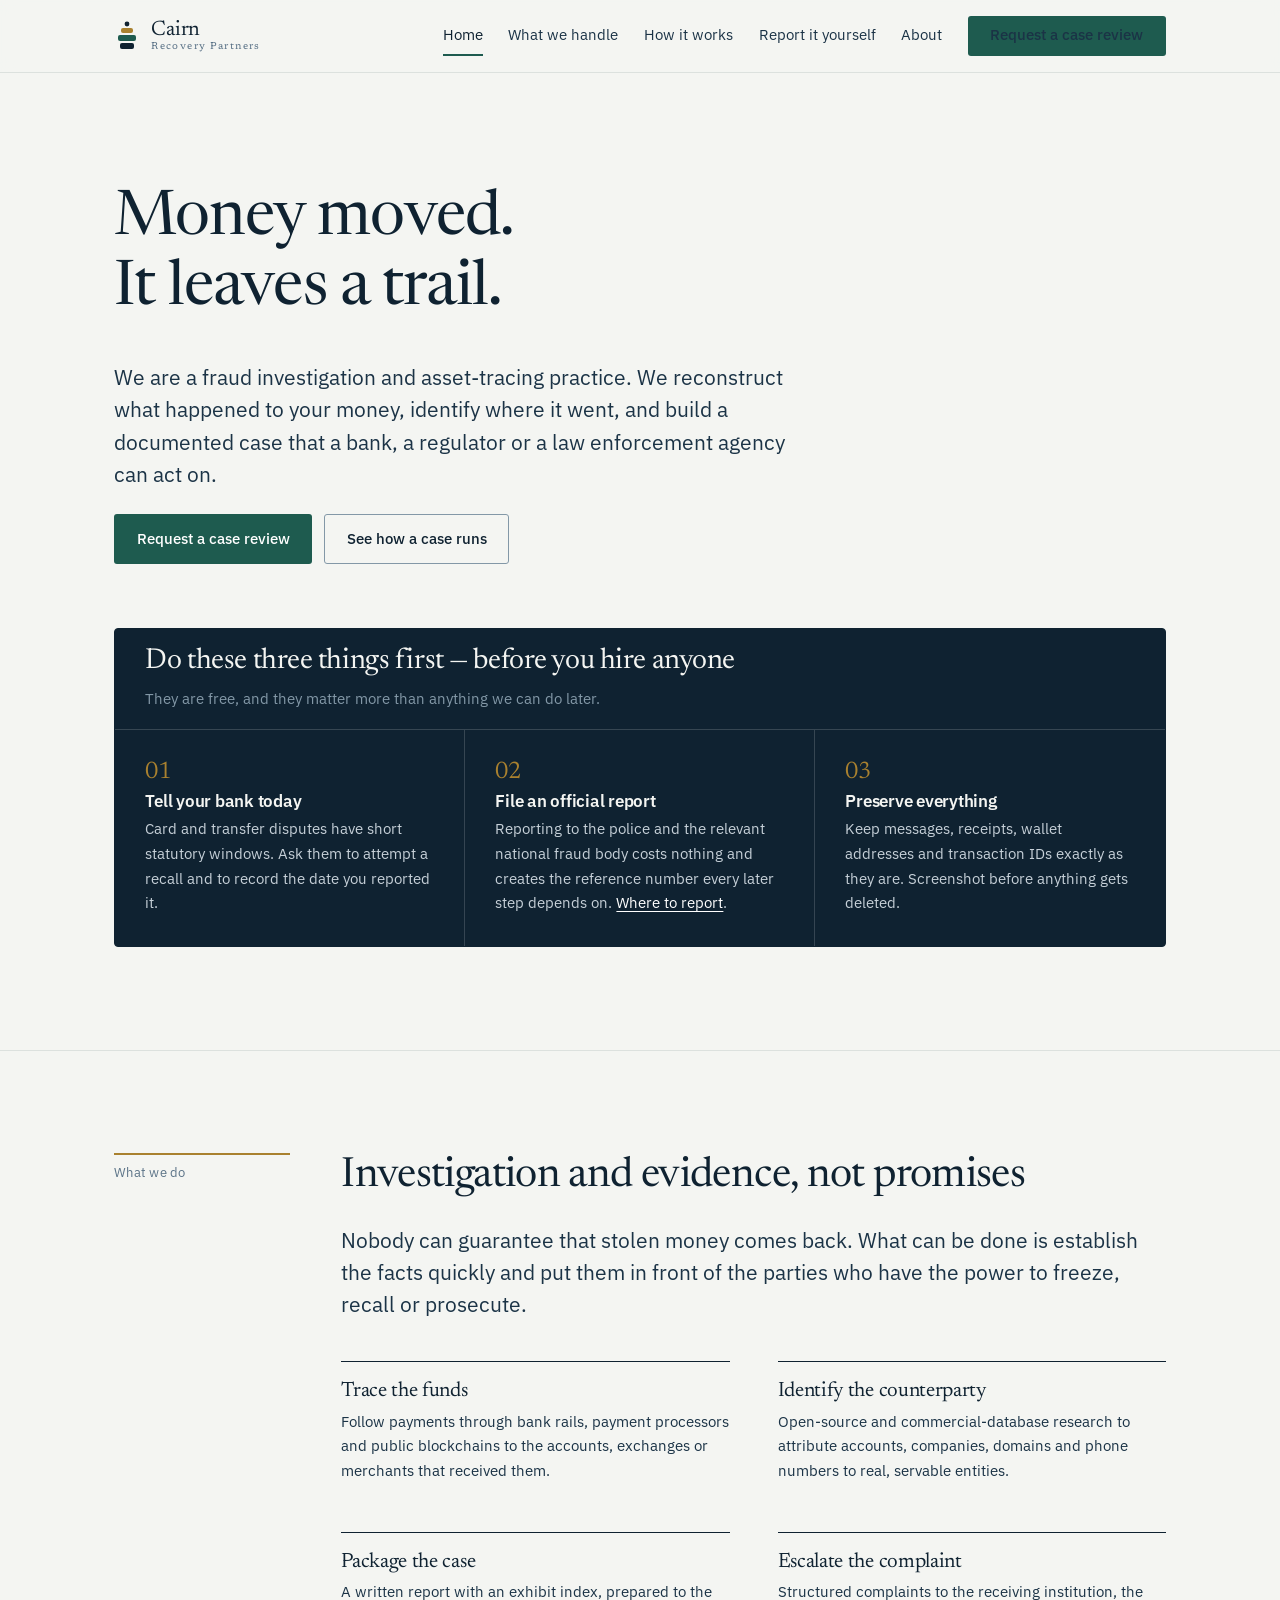
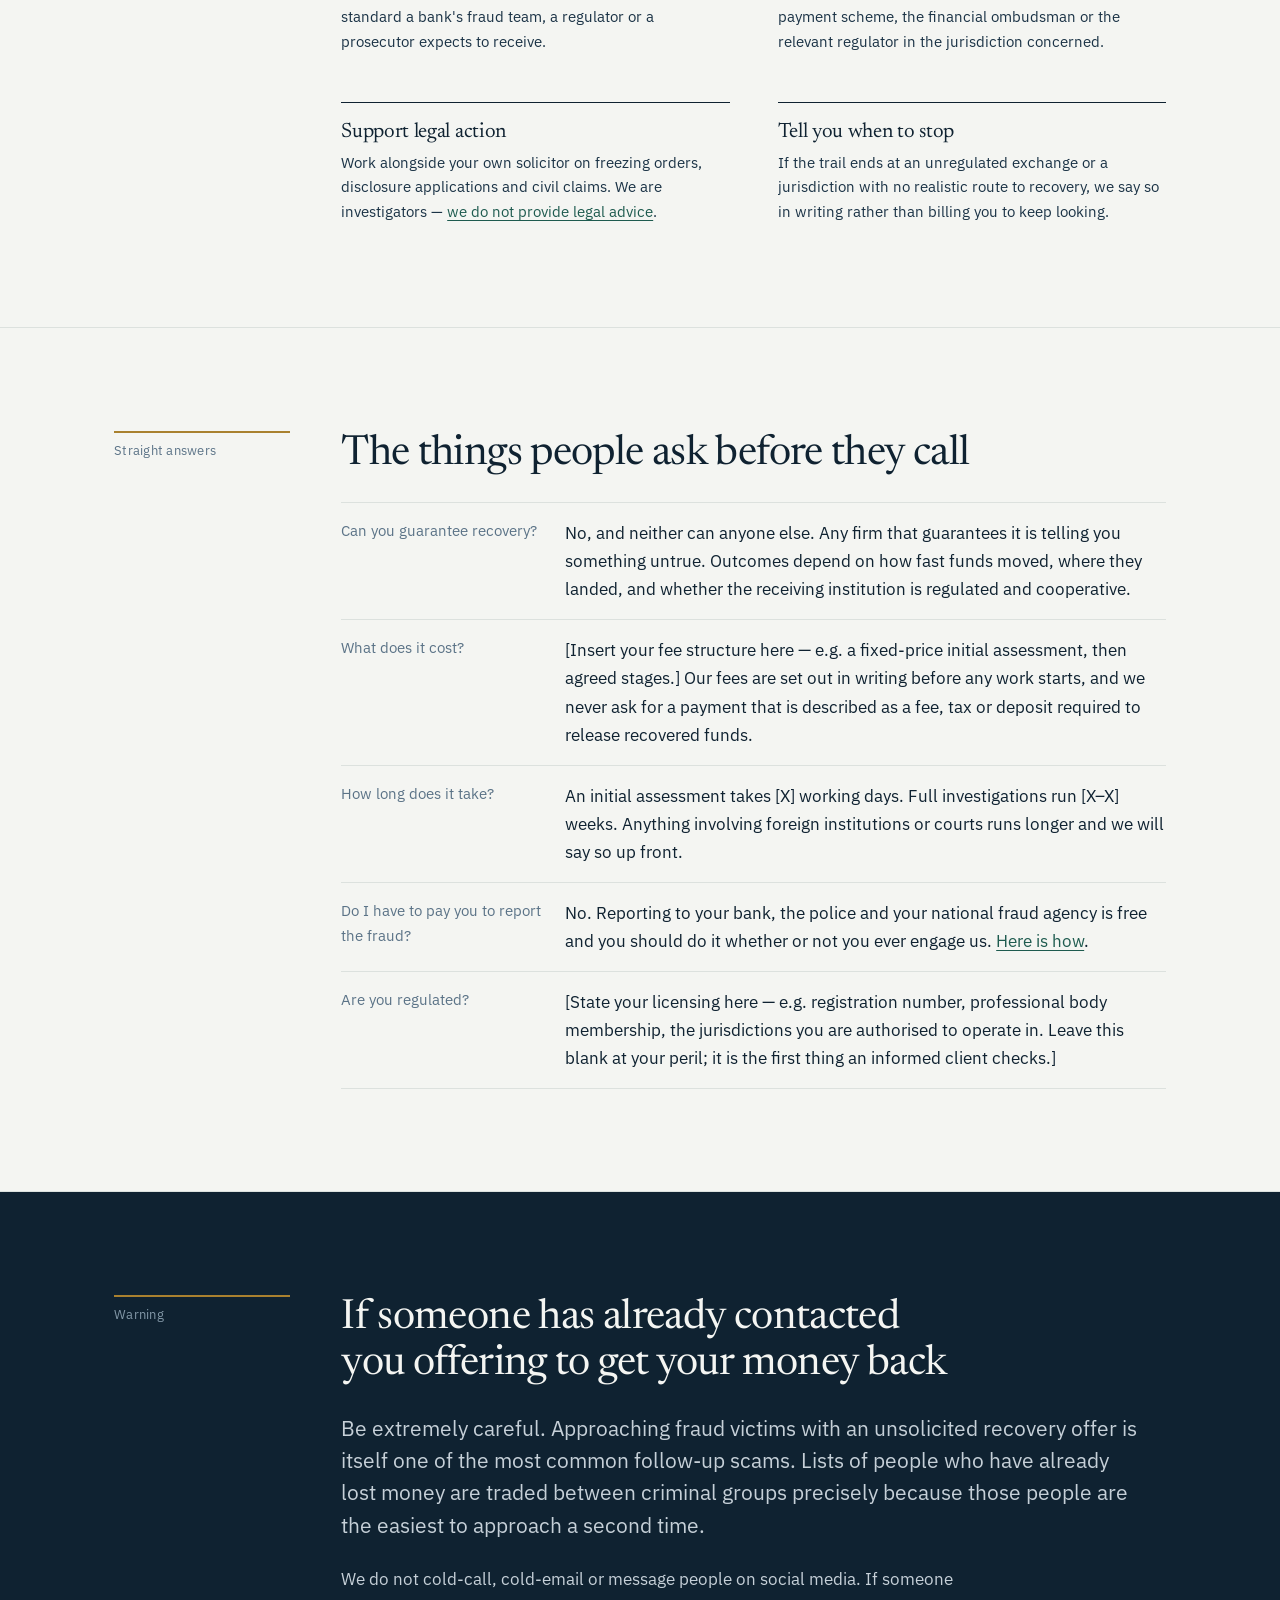
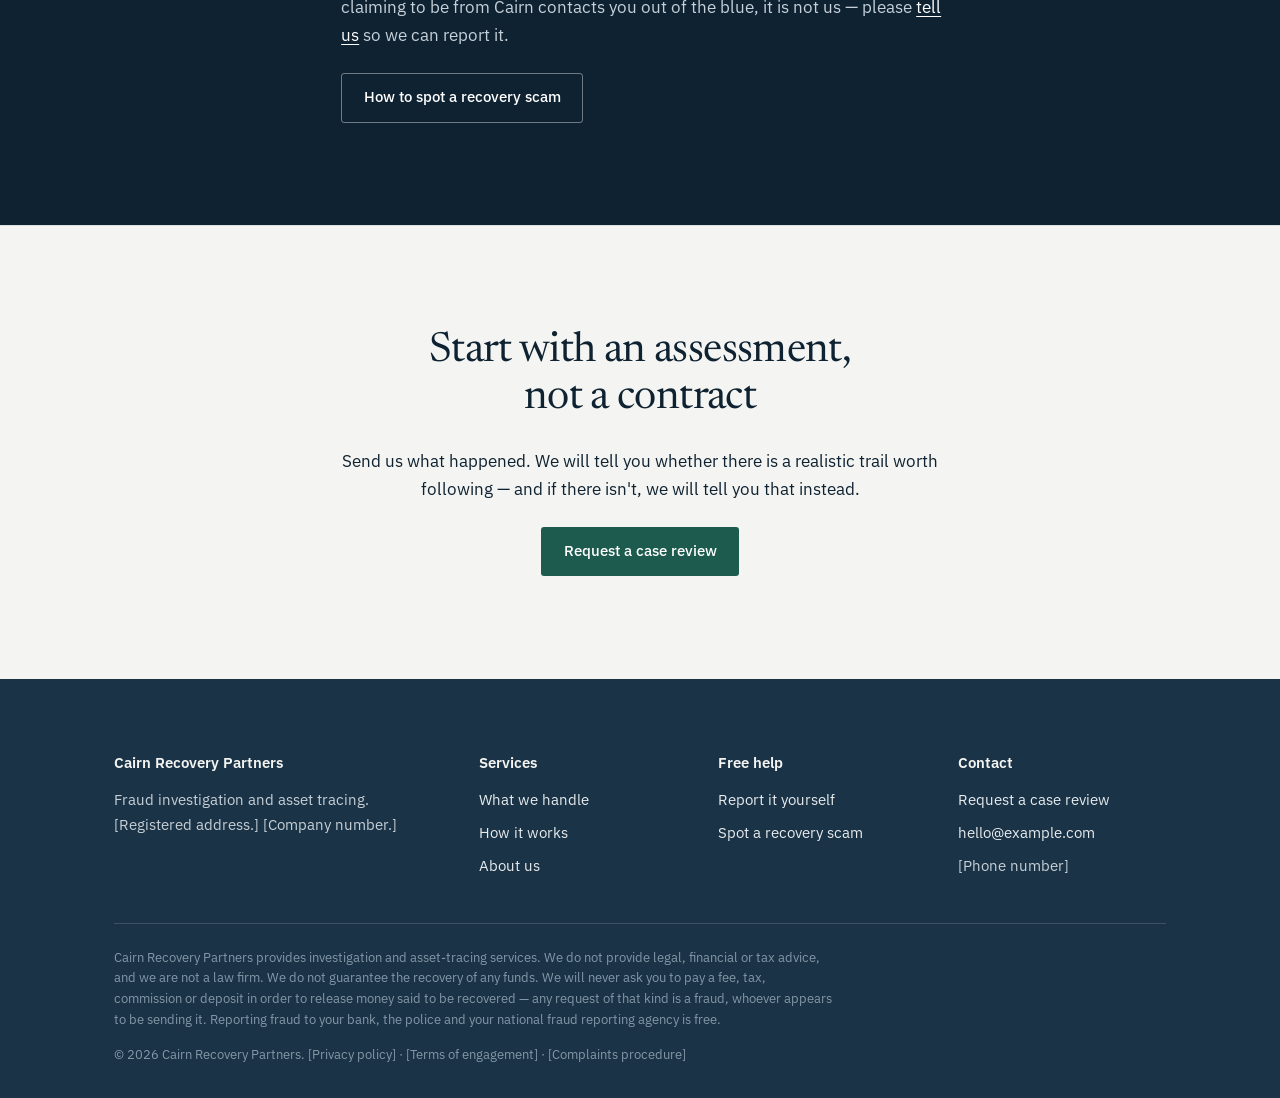
==== index.html @ 401c97ce "gg" ====
<!DOCTYPE html>
<html lang="en">
<head>
<meta charset="utf-8">
<meta name="viewport" content="width=device-width, initial-scale=1">
<title>Cairn Recovery Partners — Fraud investigation and asset tracing</title>
<meta name="description" content="Cairn Recovery Partners investigates fraud losses, traces where money went, and builds the evidence banks, regulators and law enforcement need to act.">
<link rel="preconnect" href="https://fonts.googleapis.com">
<link rel="preconnect" href="https://fonts.gstatic.com" crossorigin>
<link href="https://fonts.googleapis.com/css2?family=IBM+Plex+Sans:wght@400;500;600&family=Newsreader:opsz,wght@6..72,300;6..72,400;6..72,500&display=swap" rel="stylesheet">
<link rel="stylesheet" href="assets/styles.css">
</head>
<body>
<a class="skip" href="#main">Skip to content</a>

<header class="masthead">
  <div class="wrap masthead__inner">
    <a class="brand" href="index.html">
      <svg class="brand__mark" viewBox="0 0 26 30" aria-hidden="true">
        <rect x="6" y="22" width="14" height="6" rx="2" fill="#0F2231"/>
        <rect x="4"  y="14" width="18" height="6" rx="2" fill="#1E5B4F"/>
        <rect x="7"  y="7"  width="12" height="5" rx="2" fill="#A9812F"/>
        <circle cx="13" cy="3" r="2.4" fill="#0F2231"/>
      </svg>
      <span class="brand__name">Cairn<span>Recovery Partners</span></span>
    </a>

    <button class="nav-toggle" type="button" aria-expanded="false" aria-controls="site-nav">Menu</button>

    <nav class="nav" id="site-nav" aria-label="Main">
      <a href="index.html" aria-current="page">Home</a>
      <a href="services.html">What we handle</a>
      <a href="how-it-works.html">How it works</a>
      <a href="resources.html">Report it yourself</a>
      <a href="about.html">About</a>
      <a class="btn btn--solid" href="contact.html">Request a case review</a>
    </nav>
  </div>
</header>

<main id="main">

  <section class="hero">
    <div class="wrap">
      <h1 class="reveal">Money moved. It leaves a trail.</h1>
      <p class="lede reveal">We are a fraud investigation and asset-tracing practice. We reconstruct what happened to your
        money, identify where it went, and build a documented case that a bank, a regulator or a law enforcement
        agency can act on.</p>
      <div class="btn-row reveal">
        <a class="btn btn--solid" href="contact.html">Request a case review</a>
        <a class="btn btn--quiet" href="how-it-works.html">See how a case runs</a>
      </div>
    </div>
  </section>

  <section style="padding-top:0; border-top:0;">
    <div class="wrap">
      <div class="triage">
        <div class="triage__head">
          <h2>Do these three things first — before you hire anyone</h2>
          <p>They are free, and they matter more than anything we can do later.</p>
        </div>
        <ol class="triage__list">
          <li>
            <span class="n">01</span>
            <h3>Tell your bank today</h3>
            <p>Card and transfer disputes have short statutory windows. Ask them to attempt a recall and to
              record the date you reported it.</p>
          </li>
          <li>
            <span class="n">02</span>
            <h3>File an official report</h3>
            <p>Reporting to the police and the relevant national fraud body costs nothing and creates the reference
              number every later step depends on. <a href="resources.html">Where to report</a>.</p>
          </li>
          <li>
            <span class="n">03</span>
            <h3>Preserve everything</h3>
            <p>Keep messages, receipts, wallet addresses and transaction IDs exactly as they are. Screenshot before
              anything gets deleted.</p>
          </li>
        </ol>
      </div>
    </div>
  </section>

  <section>
    <div class="wrap docket">
      <p class="docket__aside">What we do</p>
      <div>
        <h2>Investigation and evidence, not promises</h2>
        <p class="lede">Nobody can guarantee that stolen money comes back. What can be done is establish the facts
          quickly and put them in front of the parties who have the power to freeze, recall or prosecute.</p>

        <div class="cols cols--3" style="margin-top:2.5rem">
          <div class="entry">
            <h3>Trace the funds</h3>
            <p>Follow payments through bank rails, payment processors and public blockchains to the accounts,
              exchanges or merchants that received them.</p>
          </div>
          <div class="entry">
            <h3>Identify the counterparty</h3>
            <p>Open-source and commercial-database research to attribute accounts, companies, domains and phone
              numbers to real, servable entities.</p>
          </div>
          <div class="entry">
            <h3>Package the case</h3>
            <p>A written report with an exhibit index, prepared to the standard a bank's fraud team, a regulator or
              a prosecutor expects to receive.</p>
          </div>
          <div class="entry">
            <h3>Escalate the complaint</h3>
            <p>Structured complaints to the receiving institution, the payment scheme, the financial ombudsman or
              the relevant regulator in the jurisdiction concerned.</p>
          </div>
          <div class="entry">
            <h3>Support legal action</h3>
            <p>Work alongside your own solicitor on freezing orders, disclosure applications and civil claims.
              We are investigators — <a href="about.html">we do not provide legal advice</a>.</p>
          </div>
          <div class="entry">
            <h3>Tell you when to stop</h3>
            <p>If the trail ends at an unregulated exchange or a jurisdiction with no realistic route to recovery,
              we say so in writing rather than billing you to keep looking.</p>
          </div>
        </div>
      </div>
    </div>
  </section>

  <section>
    <div class="wrap docket">
      <p class="docket__aside">Straight answers</p>
      <div>
        <h2>The things people ask before they call</h2>
        <dl class="kv">
          <div>
            <dt>Can you guarantee recovery?</dt>
            <dd>No, and neither can anyone else. Any firm that guarantees it is telling you something untrue.
              Outcomes depend on how fast funds moved, where they landed, and whether the receiving institution
              is regulated and cooperative.</dd>
          </div>
          <div>
            <dt>What does it cost?</dt>
            <dd>[Insert your fee structure here — e.g. a fixed-price initial assessment, then agreed stages.]
              Our fees are set out in writing before any work starts, and we never ask for a payment that is
              described as a fee, tax or deposit required to release recovered funds.</dd>
          </div>
          <div>
            <dt>How long does it take?</dt>
            <dd>An initial assessment takes [X] working days. Full investigations run [X–X] weeks. Anything
              involving foreign institutions or courts runs longer and we will say so up front.</dd>
          </div>
          <div>
            <dt>Do I have to pay you to report the fraud?</dt>
            <dd>No. Reporting to your bank, the police and your national fraud agency is free and you should do it
              whether or not you ever engage us. <a href="resources.html">Here is how</a>.</dd>
          </div>
          <div>
            <dt>Are you regulated?</dt>
            <dd>[State your licensing here — e.g. registration number, professional body membership, the
              jurisdictions you are authorised to operate in. Leave this blank at your peril; it is the first
              thing an informed client checks.]</dd>
          </div>
        </dl>
      </div>
    </div>
  </section>

  <section class="band">
    <div class="wrap docket">
      <p class="docket__aside" style="color:var(--slate-lt)">Warning</p>
      <div>
        <h2>If someone has already contacted you offering to get your money back</h2>
        <p class="lede">Be extremely careful. Approaching fraud victims with an unsolicited recovery offer is itself
          one of the most common follow-up scams. Lists of people who have already lost money are traded between
          criminal groups precisely because those people are the easiest to approach a second time.</p>
        <p>We do not cold-call, cold-email or message people on social media. If someone claiming to be from Cairn
          contacts you out of the blue, it is not us — please <a href="contact.html">tell us</a> so we can report it.</p>
        <div class="btn-row" style="margin-top:1.5rem">
          <a class="btn btn--quiet" href="resources.html">How to spot a recovery scam</a>
        </div>
      </div>
    </div>
  </section>

  <section>
    <div class="narrow" style="text-align:center">
      <h2>Start with an assessment, not a contract</h2>
      <p style="margin-inline:auto">Send us what happened. We will tell you whether there is a realistic trail worth
        following — and if there isn't, we will tell you that instead.</p>
      <div class="btn-row" style="justify-content:center; margin-top:1.5rem">
        <a class="btn btn--solid" href="contact.html">Request a case review</a>
      </div>
    </div>
  </section>

</main>

<footer class="foot">
  <div class="wrap">
    <div class="foot__grid">
      <div>
        <h4>Cairn Recovery Partners</h4>
        <p style="max-width:34ch">Fraud investigation and asset tracing. [Registered address.] [Company number.]</p>
      </div>
      <div>
        <h4>Services</h4>
        <ul>
          <li><a href="services.html">What we handle</a></li>
          <li><a href="how-it-works.html">How it works</a></li>
          <li><a href="about.html">About us</a></li>
        </ul>
      </div>
      <div>
        <h4>Free help</h4>
        <ul>
          <li><a href="resources.html">Report it yourself</a></li>
          <li><a href="resources.html#recovery-scams">Spot a recovery scam</a></li>
        </ul>
      </div>
      <div>
        <h4>Contact</h4>
        <ul>
          <li><a href="contact.html">Request a case review</a></li>
          <li><a href="mailto:hello@example.com">hello@example.com</a></li>
          <li>[Phone number]</li>
        </ul>
      </div>
    </div>
    <div class="foot__legal">
      <p>Cairn Recovery Partners provides investigation and asset-tracing services. We do not provide legal,
        financial or tax advice, and we are not a law firm. We do not guarantee the recovery of any funds. We will
        never ask you to pay a fee, tax, commission or deposit in order to release money said to be recovered —
        any request of that kind is a fraud, whoever appears to be sending it. Reporting fraud to your bank, the
        police and your national fraud reporting agency is free.</p>
      <p>© 2026 Cairn Recovery Partners. [Privacy policy] · [Terms of engagement] · [Complaints procedure]</p>
    </div>
  </div>
</footer>

<script src="assets/site.js"></script>
</body>
</html>
---- assets/styles.css ----
/* ============================================================
   Cairn Recovery Partners — shared stylesheet
   Palette: slate-navy ink, cool paper, pine green, brass hairline
   Type:    Newsreader (display) / IBM Plex Sans (text + UI)
   ============================================================ */

:root {
  --ink:      #0F2231;
  --ink-2:    #1B3346;
  --slate:    #5B7387;
  --slate-lt: #8398A7;
  --paper:    #F4F5F2;
  --paper-2:  #EAECE8;
  --mist:     #DCE1DE;
  --pine:     #1E5B4F;
  --pine-dk:  #133E35;
  --brass:    #A9812F;
  --flag:     #8A2F24;

  --measure: 62ch;
  --gutter: clamp(1.25rem, 5vw, 4rem);
  --rule: 1px solid var(--mist);

  /* modular scale, 1.25 */
  --t-xs:  0.8125rem;
  --t-sm:  0.9375rem;
  --t-base: 1.0625rem;
  --t-md:  clamp(1.15rem, 0.5vw + 1rem, 1.3rem);
  --t-lg:  clamp(1.45rem, 1vw + 1.1rem, 1.8rem);
  --t-xl:  clamp(1.9rem, 2vw + 1.2rem, 2.6rem);
  --t-2xl: clamp(2.4rem, 4vw + 1rem, 3.9rem);

  color-scheme: light;
}

*, *::before, *::after { box-sizing: border-box; }

html { scroll-behavior: smooth; -webkit-text-size-adjust: 100%; }
@media (prefers-reduced-motion: reduce) {
  html { scroll-behavior: auto; }
  *, *::before, *::after { animation-duration: .001ms !important; transition-duration: .001ms !important; }
}

body {
  margin: 0;
  background: var(--paper);
  color: var(--ink);
  font-family: "IBM Plex Sans", ui-sans-serif, system-ui, -apple-system, "Segoe UI", sans-serif;
  font-size: var(--t-base);
  line-height: 1.65;
  -webkit-font-smoothing: antialiased;
}

img, svg { max-width: 100%; display: block; }

h1, h2, h3, .display {
  font-family: "Newsreader", Georgia, "Times New Roman", serif;
  font-weight: 400;
  line-height: 1.12;
  letter-spacing: -0.015em;
  margin: 0 0 .6em;
  text-wrap: balance;
}
h1 { font-size: var(--t-2xl); }
h2 { font-size: var(--t-xl); }
h3 { font-size: var(--t-lg); }
h4 { font-size: var(--t-md); font-weight: 600; margin: 0 0 .5em; }
p  { margin: 0 0 1.1em; max-width: var(--measure); }
p:last-child { margin-bottom: 0; }

a { color: var(--pine); text-underline-offset: 3px; text-decoration-thickness: 1px; }
a:hover { color: var(--pine-dk); }

:focus-visible {
  outline: 2px solid var(--pine);
  outline-offset: 3px;
  border-radius: 2px;
}

.skip {
  position: absolute; left: -9999px; top: 0;
  background: var(--ink); color: var(--paper);
  padding: .75rem 1rem; z-index: 100;
}
.skip:focus { left: 0; }

/* ---------- layout ---------- */

.wrap { width: min(1180px, 100%); margin-inline: auto; padding-inline: var(--gutter); }
.narrow { width: min(760px, 100%); margin-inline: auto; padding-inline: var(--gutter); }

section { padding-block: clamp(3.5rem, 8vw, 6.5rem); }
section + section { border-top: var(--rule); }

/* asymmetric docket grid: a slim marginal column + the content column */
.docket {
  display: grid;
  grid-template-columns: 11rem minmax(0, 1fr);
  gap: clamp(1.5rem, 4vw, 3.5rem);
  align-items: start;
}
.docket__aside {
  font-size: var(--t-xs);
  color: var(--slate);
  letter-spacing: .02em;
  padding-top: .45rem;
  border-top: 2px solid var(--brass);
}
@media (max-width: 760px) {
  .docket { grid-template-columns: 1fr; gap: 1rem; }
}

.stack > * + * { margin-top: 1.1em; }
.lede { font-size: var(--t-md); color: var(--ink-2); line-height: 1.55; }

/* ---------- header ---------- */

.masthead {
  position: sticky; top: 0; z-index: 50;
  background: color-mix(in srgb, var(--paper) 92%, transparent);
  backdrop-filter: saturate(140%) blur(8px);
  border-bottom: var(--rule);
}
.masthead__inner {
  display: flex; align-items: center; justify-content: space-between;
  gap: 1rem; min-height: 4.5rem;
}
.brand { display: flex; align-items: center; gap: .7rem; text-decoration: none; color: var(--ink); }
.brand__mark { width: 26px; height: 30px; flex: none; }
.brand__name {
  font-family: "Newsreader", Georgia, serif;
  font-size: 1.32rem; line-height: 1.1; letter-spacing: -0.01em;
}
.brand__name span { display: block; font-family: inherit; font-size: .62rem; letter-spacing: .14em; color: var(--slate); }

.nav { display: flex; align-items: center; gap: clamp(1rem, 2vw, 1.9rem); }
.nav a {
  font-size: var(--t-sm); color: var(--ink-2); text-decoration: none;
  padding-block: .4rem; border-bottom: 2px solid transparent;
}
.nav a:hover { border-bottom-color: var(--brass); }
.nav a[aria-current="page"] { border-bottom-color: var(--pine); color: var(--ink); }

.nav-toggle {
  display: none; background: none; border: var(--rule); border-radius: 3px;
  padding: .5rem .7rem; font: inherit; font-size: var(--t-sm); color: var(--ink); cursor: pointer;
}

@media (max-width: 940px) {
  .nav-toggle { display: block; }
  .nav {
    position: absolute; inset: 100% 0 auto 0;
    flex-direction: column; align-items: stretch; gap: 0;
    background: var(--paper); border-bottom: var(--rule);
    padding: .5rem var(--gutter) 1.25rem;
  }
  .nav[hidden] { display: none; }
  .nav a { border-bottom: var(--rule); padding-block: .85rem; }
  .nav .btn { margin-top: .9rem; text-align: center; }
}

/* ---------- buttons ---------- */

.btn {
  display: inline-block; font: inherit; font-size: var(--t-sm); font-weight: 500;
  padding: .72rem 1.35rem; border-radius: 3px; cursor: pointer;
  text-decoration: none; border: 1px solid transparent;
  transition: background-color .18s ease, color .18s ease, border-color .18s ease;
}
.btn--solid { background: var(--pine); color: #fff; }
.btn--solid:hover { background: var(--pine-dk); color: #fff; }
.btn--quiet { border-color: var(--slate-lt); color: var(--ink); background: transparent; }
.btn--quiet:hover { border-color: var(--ink); color: var(--ink); background: var(--paper-2); }
.btn-row { display: flex; flex-wrap: wrap; gap: .75rem; align-items: center; }

/* ---------- hero ---------- */

.hero { padding-block: clamp(3.5rem, 9vw, 7rem) clamp(2.5rem, 5vw, 4rem); }
.hero h1 { max-width: 16ch; }
.hero .lede { max-width: 54ch; }
.reveal { opacity: 0; transform: translateY(10px); animation: rise .7s cubic-bezier(.2,.7,.3,1) forwards; }
.reveal:nth-child(2) { animation-delay: .09s; }
.reveal:nth-child(3) { animation-delay: .18s; }
@keyframes rise { to { opacity: 1; transform: none; } }
@media (prefers-reduced-motion: reduce) { .reveal { opacity: 1; transform: none; } }

/* the "first 24 hours" strip — the one bold element on the home page */
.triage {
  border: 1px solid var(--ink);
  background: var(--ink);
  color: var(--paper);
  border-radius: 4px;
  overflow: hidden;
}
.triage__head {
  padding: 1.1rem clamp(1.1rem, 3vw, 1.9rem);
  border-bottom: 1px solid rgba(255,255,255,.16);
  display: flex; flex-wrap: wrap; gap: .5rem 1rem; align-items: baseline; justify-content: space-between;
}
.triage__head h2 { color: var(--paper); font-size: var(--t-lg); margin: 0; }
.triage__head p { color: var(--slate-lt); font-size: var(--t-sm); margin: 0; }
.triage__list { list-style: none; margin: 0; padding: 0; display: grid; grid-template-columns: repeat(3, 1fr); }
.triage__list li {
  padding: clamp(1.1rem, 3vw, 1.9rem);
  border-right: 1px solid rgba(255,255,255,.16);
}
.triage__list li:last-child { border-right: 0; }
.triage__list .n {
  font-family: "Newsreader", Georgia, serif; font-size: 1.5rem; color: var(--brass);
  display: block; line-height: 1; margin-bottom: .5rem;
}
.triage__list h3 { color: var(--paper); font-size: var(--t-base); font-family: inherit; font-weight: 600; margin-bottom: .35rem; }
.triage__list p { color: #C6D0D8; font-size: var(--t-sm); margin: 0; }
.triage__list a { color: #fff; }
@media (max-width: 800px) {
  .triage__list { grid-template-columns: 1fr; }
  .triage__list li { border-right: 0; border-bottom: 1px solid rgba(255,255,255,.16); }
  .triage__list li:last-child { border-bottom: 0; }
}

/* ---------- content blocks ---------- */

.cols { display: grid; gap: clamp(1.75rem, 4vw, 3rem); }
.cols--2 { grid-template-columns: repeat(auto-fit, minmax(280px, 1fr)); }
.cols--3 { grid-template-columns: repeat(auto-fit, minmax(255px, 1fr)); }

.entry { border-top: 1px solid var(--ink); padding-top: 1.1rem; }
.entry h3 { font-size: var(--t-md); margin-bottom: .4rem; }
.entry p { font-size: var(--t-sm); color: var(--ink-2); }

/* numbered sequence — only used where content is genuinely a sequence */
.steps { list-style: none; margin: 0; padding: 0; counter-reset: step; }
.steps > li {
  counter-increment: step;
  display: grid; grid-template-columns: 4.5rem minmax(0, 1fr);
  gap: clamp(1rem, 3vw, 2rem);
  padding-block: clamp(1.75rem, 4vw, 2.6rem);
  border-top: var(--rule);
}
.steps > li:last-child { border-bottom: var(--rule); }
.steps > li::before {
  content: counter(step, decimal-leading-zero);
  font-family: "Newsreader", Georgia, serif;
  font-size: 1.9rem; color: var(--brass); line-height: 1;
}
@media (max-width: 620px) {
  .steps > li { grid-template-columns: 1fr; gap: .5rem; }
}

.kv { border-top: var(--rule); margin: 0; }
.kv div { display: grid; grid-template-columns: 13rem minmax(0,1fr); gap: 1rem; padding: 1rem 0; border-bottom: var(--rule); }
.kv dt { color: var(--slate); font-size: var(--t-sm); }
.kv dd { margin: 0; }
@media (max-width: 620px) { .kv div { grid-template-columns: 1fr; gap: .2rem; } }

/* callouts */
.note {
  border-left: 3px solid var(--brass);
  background: var(--paper-2);
  padding: 1.15rem 1.35rem;
  border-radius: 0 3px 3px 0;
  font-size: var(--t-sm);
}
.note--alert { border-left-color: var(--flag); }
.note h4 { margin-bottom: .35rem; }
.note p { max-width: none; }

.band { background: var(--ink); color: var(--paper); }
.band h2 { color: var(--paper); }
.band p { color: #C6D0D8; }
.band a { color: #fff; }
.band .btn--quiet { border-color: rgba(255,255,255,.4); color: #fff; }
.band .btn--quiet:hover { background: rgba(255,255,255,.1); border-color: #fff; }

.tag {
  display: inline-block; font-size: var(--t-xs); color: var(--slate);
  border: var(--rule); border-radius: 999px; padding: .15rem .65rem; margin: 0 .3rem .4rem 0;
}

.list-plain { list-style: none; padding: 0; margin: 0; max-width: var(--measure); }
.list-plain li { padding: .55rem 0 .55rem 1.5rem; border-bottom: var(--rule); position: relative; font-size: var(--t-sm); }
.list-plain li::before {
  content: ""; position: absolute; left: 0; top: 1.15em;
  width: .5rem; height: 1px; background: var(--brass);
}

/* ---------- form ---------- */

.form { display: grid; gap: 1.15rem; max-width: 46rem; }
.field { display: grid; gap: .35rem; }
.field label { font-size: var(--t-sm); font-weight: 500; }
.field .hint { font-size: var(--t-xs); color: var(--slate); }
.field input, .field select, .field textarea {
  font: inherit; font-size: var(--t-sm);
  padding: .7rem .8rem;
  border: 1px solid var(--slate-lt);
  border-radius: 3px;
  background: #fff;
  color: var(--ink);
  width: 100%;
}
.field textarea { min-height: 8.5rem; resize: vertical; }
.field input:focus-visible, .field select:focus-visible, .field textarea:focus-visible { border-color: var(--pine); }
.field--pair { display: grid; grid-template-columns: 1fr 1fr; gap: 1.15rem; }
@media (max-width: 620px) { .field--pair { grid-template-columns: 1fr; } }
.check { display: grid; grid-template-columns: auto 1fr; gap: .65rem; align-items: start; font-size: var(--t-sm); }
.check input { width: 1.05rem; height: 1.05rem; margin-top: .25rem; }
.form-status { font-size: var(--t-sm); padding: .8rem 1rem; border-radius: 3px; background: var(--paper-2); border-left: 3px solid var(--pine); }
.form-status[hidden] { display: none; }

/* ---------- footer ---------- */

.foot { background: var(--ink-2); color: #C6D0D8; padding-block: clamp(3rem, 6vw, 4.5rem) 2rem; font-size: var(--t-sm); }
.foot a { color: #E6EBEE; text-decoration: none; }
.foot a:hover { text-decoration: underline; }
.foot h4 { color: var(--paper); font-size: var(--t-sm); font-weight: 600; margin-bottom: .8rem; }
.foot__grid { display: grid; grid-template-columns: 1.6fr repeat(3, 1fr); gap: 2rem; }
.foot ul { list-style: none; margin: 0; padding: 0; display: grid; gap: .5rem; }
.foot__legal {
  margin-top: 2.75rem; padding-top: 1.5rem;
  border-top: 1px solid rgba(255,255,255,.14);
  font-size: var(--t-xs); color: var(--slate-lt); line-height: 1.6;
}
.foot__legal p { max-width: 90ch; }
@media (max-width: 860px) { .foot__grid { grid-template-columns: 1fr 1fr; } }
@media (max-width: 520px) { .foot__grid { grid-template-columns: 1fr; } }
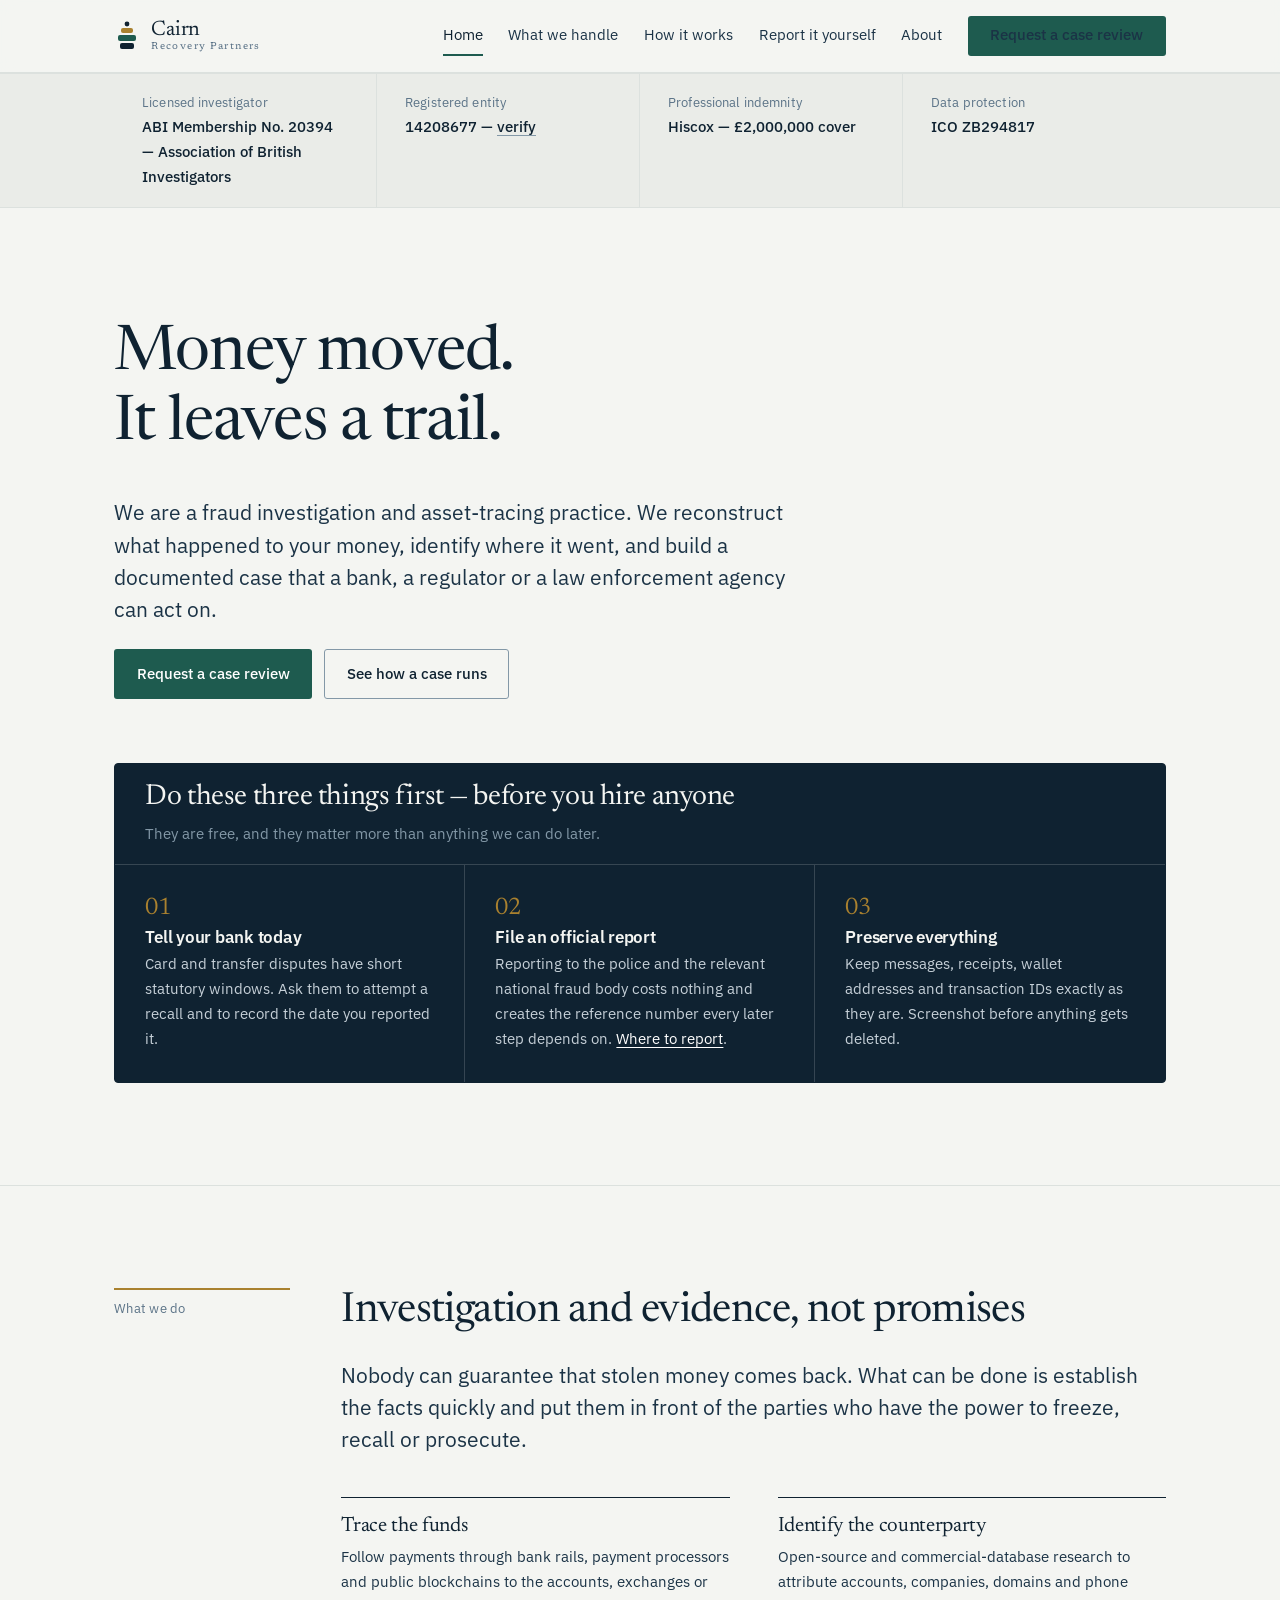
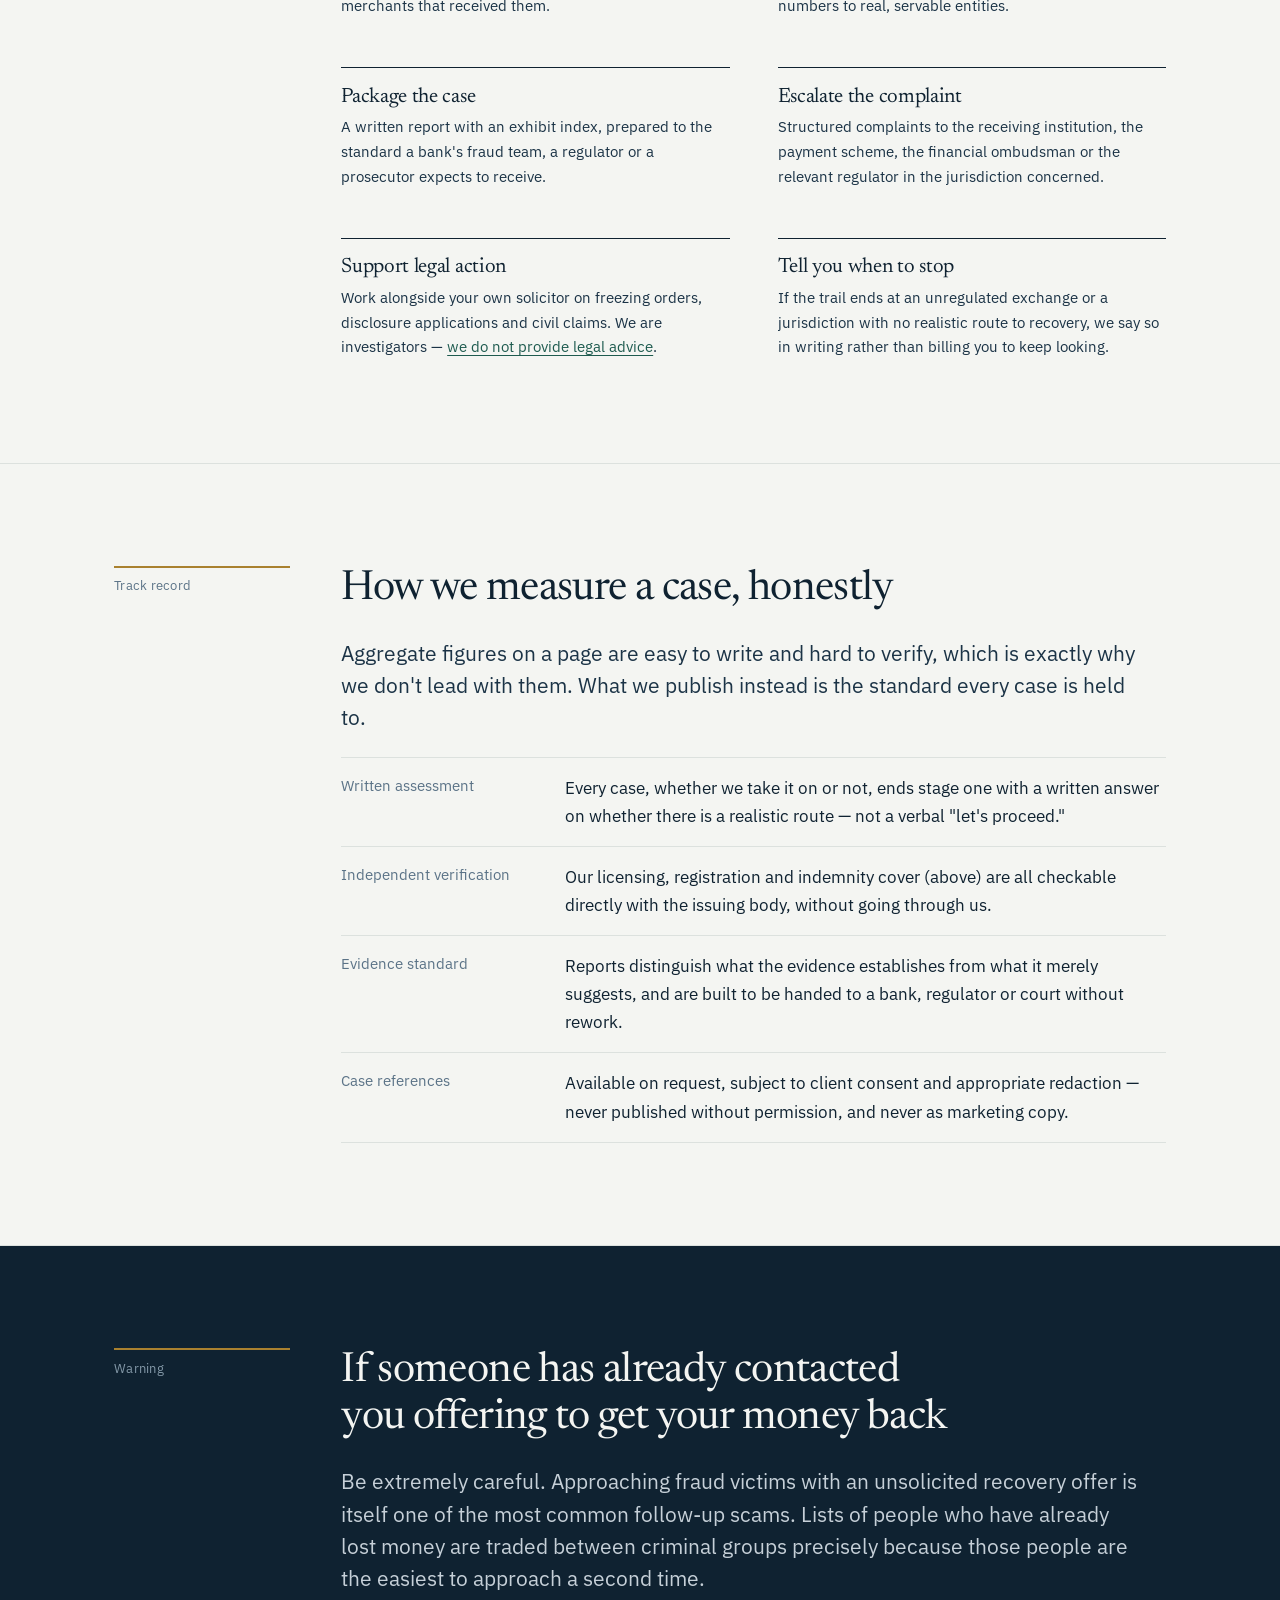
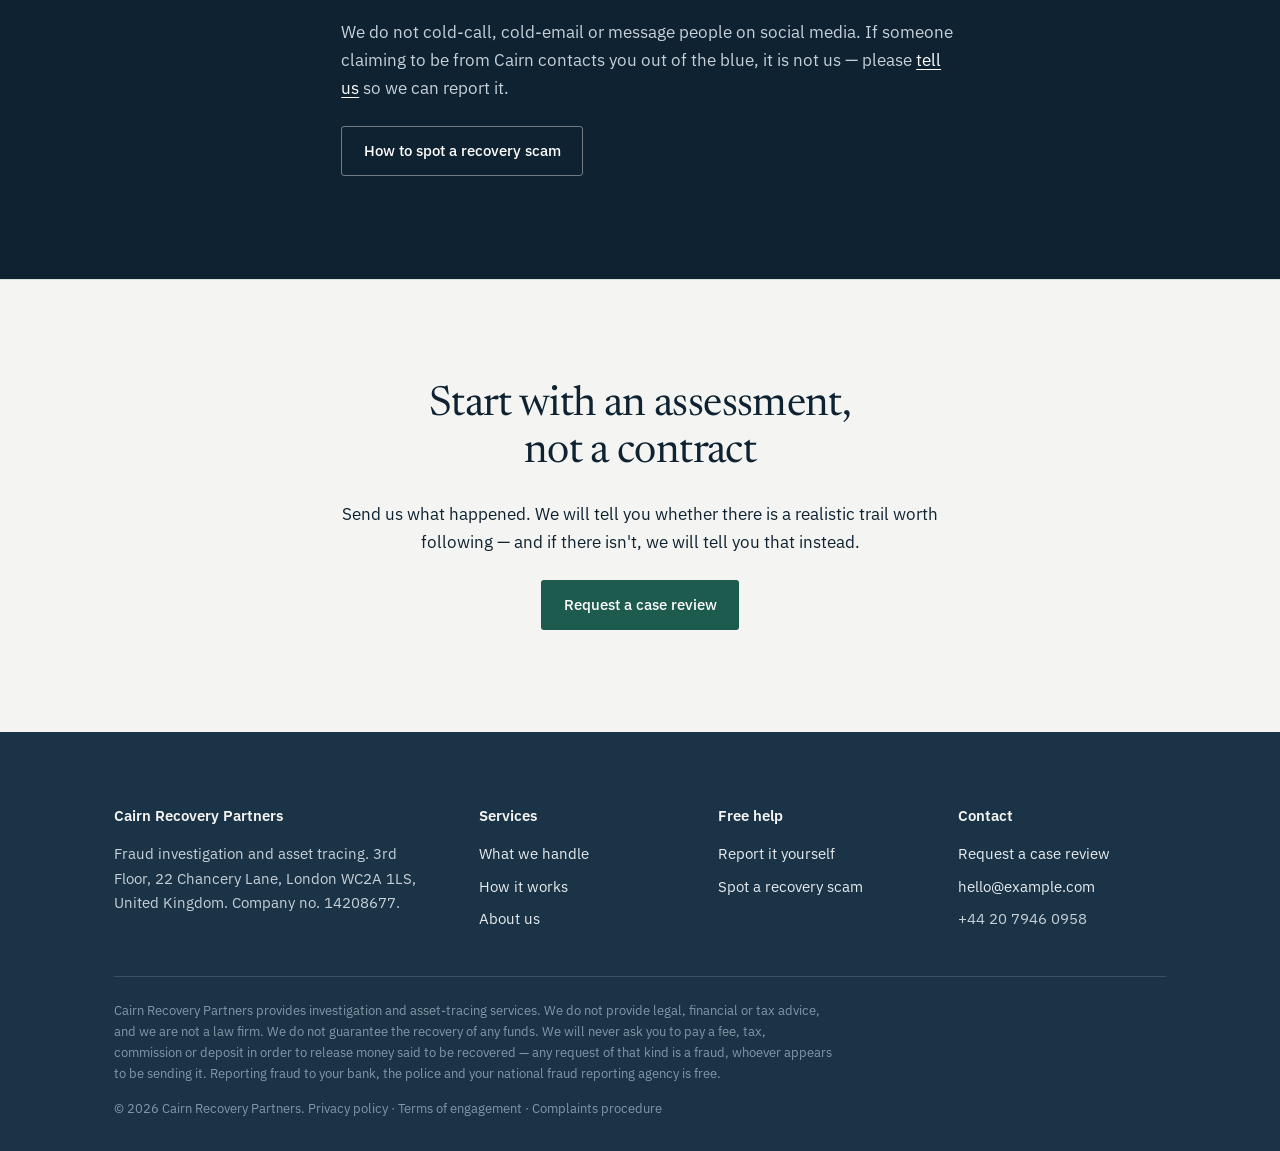
==== commit f49c7c2b: "gg" ====
--- a/index.html
+++ b/index.html
@@ -38,14 +38,35 @@
   </div>
 </header>
 
+<div class="creds">
+  <div class="wrap creds__row">
+    <div class="creds__item">
+      <span class="k">Licensed investigator</span>
+      <span class="v">ABI Membership No. 20394 — Association of British Investigators</span>
+    </div>
+    <div class="creds__item">
+      <span class="k">Registered entity</span>
+      <span class="v">14208677 — <a href="about.html">verify</a></span>
+    </div>
+    <div class="creds__item">
+      <span class="k">Professional indemnity</span>
+      <span class="v">Hiscox — £2,000,000 cover</span>
+    </div>
+    <div class="creds__item">
+      <span class="k">Data protection</span>
+      <span class="v">ICO ZB294817</span>
+    </div>
+  </div>
+</div>
+
 <main id="main">
 
   <section class="hero">
     <div class="wrap">
       <h1 class="reveal">Money moved. It leaves a trail.</h1>
-      <p class="lede reveal">We are a fraud investigation and asset-tracing practice. We reconstruct what happened to your
-        money, identify where it went, and build a documented case that a bank, a regulator or a law enforcement
-        agency can act on.</p>
+      <p class="lede reveal">We are a fraud investigation and asset-tracing practice. We reconstruct what happened to
+        your money, identify where it went, and build a documented case that a bank, a regulator or a law
+        enforcement agency can act on.</p>
       <div class="btn-row reveal">
         <a class="btn btn--solid" href="contact.html">Request a case review</a>
         <a class="btn btn--quiet" href="how-it-works.html">See how a case runs</a>
@@ -130,37 +151,31 @@
 
   <section>
     <div class="wrap docket">
-      <p class="docket__aside">Straight answers</p>
-      <div>
-        <h2>The things people ask before they call</h2>
+      <p class="docket__aside">Track record</p>
+      <div>
+        <h2>How we measure a case, honestly</h2>
+        <p class="lede">Aggregate figures on a page are easy to write and hard to verify, which is exactly why we
+          don't lead with them. What we publish instead is the standard every case is held to.</p>
         <dl class="kv">
           <div>
-            <dt>Can you guarantee recovery?</dt>
-            <dd>No, and neither can anyone else. Any firm that guarantees it is telling you something untrue.
-              Outcomes depend on how fast funds moved, where they landed, and whether the receiving institution
-              is regulated and cooperative.</dd>
-          </div>
-          <div>
-            <dt>What does it cost?</dt>
-            <dd>[Insert your fee structure here — e.g. a fixed-price initial assessment, then agreed stages.]
-              Our fees are set out in writing before any work starts, and we never ask for a payment that is
-              described as a fee, tax or deposit required to release recovered funds.</dd>
-          </div>
-          <div>
-            <dt>How long does it take?</dt>
-            <dd>An initial assessment takes [X] working days. Full investigations run [X–X] weeks. Anything
-              involving foreign institutions or courts runs longer and we will say so up front.</dd>
-          </div>
-          <div>
-            <dt>Do I have to pay you to report the fraud?</dt>
-            <dd>No. Reporting to your bank, the police and your national fraud agency is free and you should do it
-              whether or not you ever engage us. <a href="resources.html">Here is how</a>.</dd>
-          </div>
-          <div>
-            <dt>Are you regulated?</dt>
-            <dd>[State your licensing here — e.g. registration number, professional body membership, the
-              jurisdictions you are authorised to operate in. Leave this blank at your peril; it is the first
-              thing an informed client checks.]</dd>
+            <dt>Written assessment</dt>
+            <dd>Every case, whether we take it on or not, ends stage one with a written answer on whether there is a
+              realistic route — not a verbal "let's proceed."</dd>
+          </div>
+          <div>
+            <dt>Independent verification</dt>
+            <dd>Our licensing, registration and indemnity cover (above) are all checkable directly with the issuing
+              body, without going through us.</dd>
+          </div>
+          <div>
+            <dt>Evidence standard</dt>
+            <dd>Reports distinguish what the evidence establishes from what it merely suggests, and are built to be
+              handed to a bank, regulator or court without rework.</dd>
+          </div>
+          <div>
+            <dt>Case references</dt>
+            <dd>Available on request, subject to client consent and appropriate redaction — never published without
+              permission, and never as marketing copy.</dd>
           </div>
         </dl>
       </div>
@@ -202,7 +217,7 @@
     <div class="foot__grid">
       <div>
         <h4>Cairn Recovery Partners</h4>
-        <p style="max-width:34ch">Fraud investigation and asset tracing. [Registered address.] [Company number.]</p>
+        <p style="max-width:34ch">Fraud investigation and asset tracing. 3rd Floor, 22 Chancery Lane, London WC2A 1LS, United Kingdom. Company no. 14208677.</p>
       </div>
       <div>
         <h4>Services</h4>
@@ -224,7 +239,7 @@
         <ul>
           <li><a href="contact.html">Request a case review</a></li>
           <li><a href="mailto:hello@example.com">hello@example.com</a></li>
-          <li>[Phone number]</li>
+          <li>+44 20 7946 0958</li>
         </ul>
       </div>
     </div>
@@ -234,7 +249,7 @@
         never ask you to pay a fee, tax, commission or deposit in order to release money said to be recovered —
         any request of that kind is a fraud, whoever appears to be sending it. Reporting fraud to your bank, the
         police and your national fraud reporting agency is free.</p>
-      <p>© 2026 Cairn Recovery Partners. [Privacy policy] · [Terms of engagement] · [Complaints procedure]</p>
+      <p>© 2026 Cairn Recovery Partners. Privacy policy · Terms of engagement · Complaints procedure</p>
     </div>
   </div>
 </footer>
--- a/assets/styles.css
+++ b/assets/styles.css
@@ -218,6 +218,37 @@
   .triage__list li:last-child { border-bottom: 0; }
 }
 
+/* ---------- credentials strip ---------- */
+
+.creds {
+  border-top: var(--rule);
+  border-bottom: var(--rule);
+  background: var(--paper-2);
+}
+.creds__row {
+  display: grid;
+  grid-template-columns: repeat(4, 1fr);
+  gap: 0;
+}
+.creds__item {
+  padding: 1.1rem clamp(1rem, 2.5vw, 1.75rem);
+  border-right: var(--rule);
+  display: flex; flex-direction: column; gap: .15rem;
+}
+.creds__item:last-child { border-right: 0; }
+.creds__item .k { font-size: var(--t-xs); color: var(--slate); letter-spacing: .01em; }
+.creds__item .v { font-size: var(--t-sm); font-weight: 500; color: var(--ink); }
+.creds__item .v a { color: inherit; text-decoration-color: var(--slate-lt); }
+@media (max-width: 860px) {
+  .creds__row { grid-template-columns: repeat(2, 1fr); }
+  .creds__item:nth-child(2) { border-right: 0; }
+}
+@media (max-width: 520px) {
+  .creds__row { grid-template-columns: 1fr; }
+  .creds__item { border-right: 0; border-bottom: var(--rule); }
+  .creds__item:last-child { border-bottom: 0; }
+}
+
 /* ---------- content blocks ---------- */
 
 .cols { display: grid; gap: clamp(1.75rem, 4vw, 3rem); }
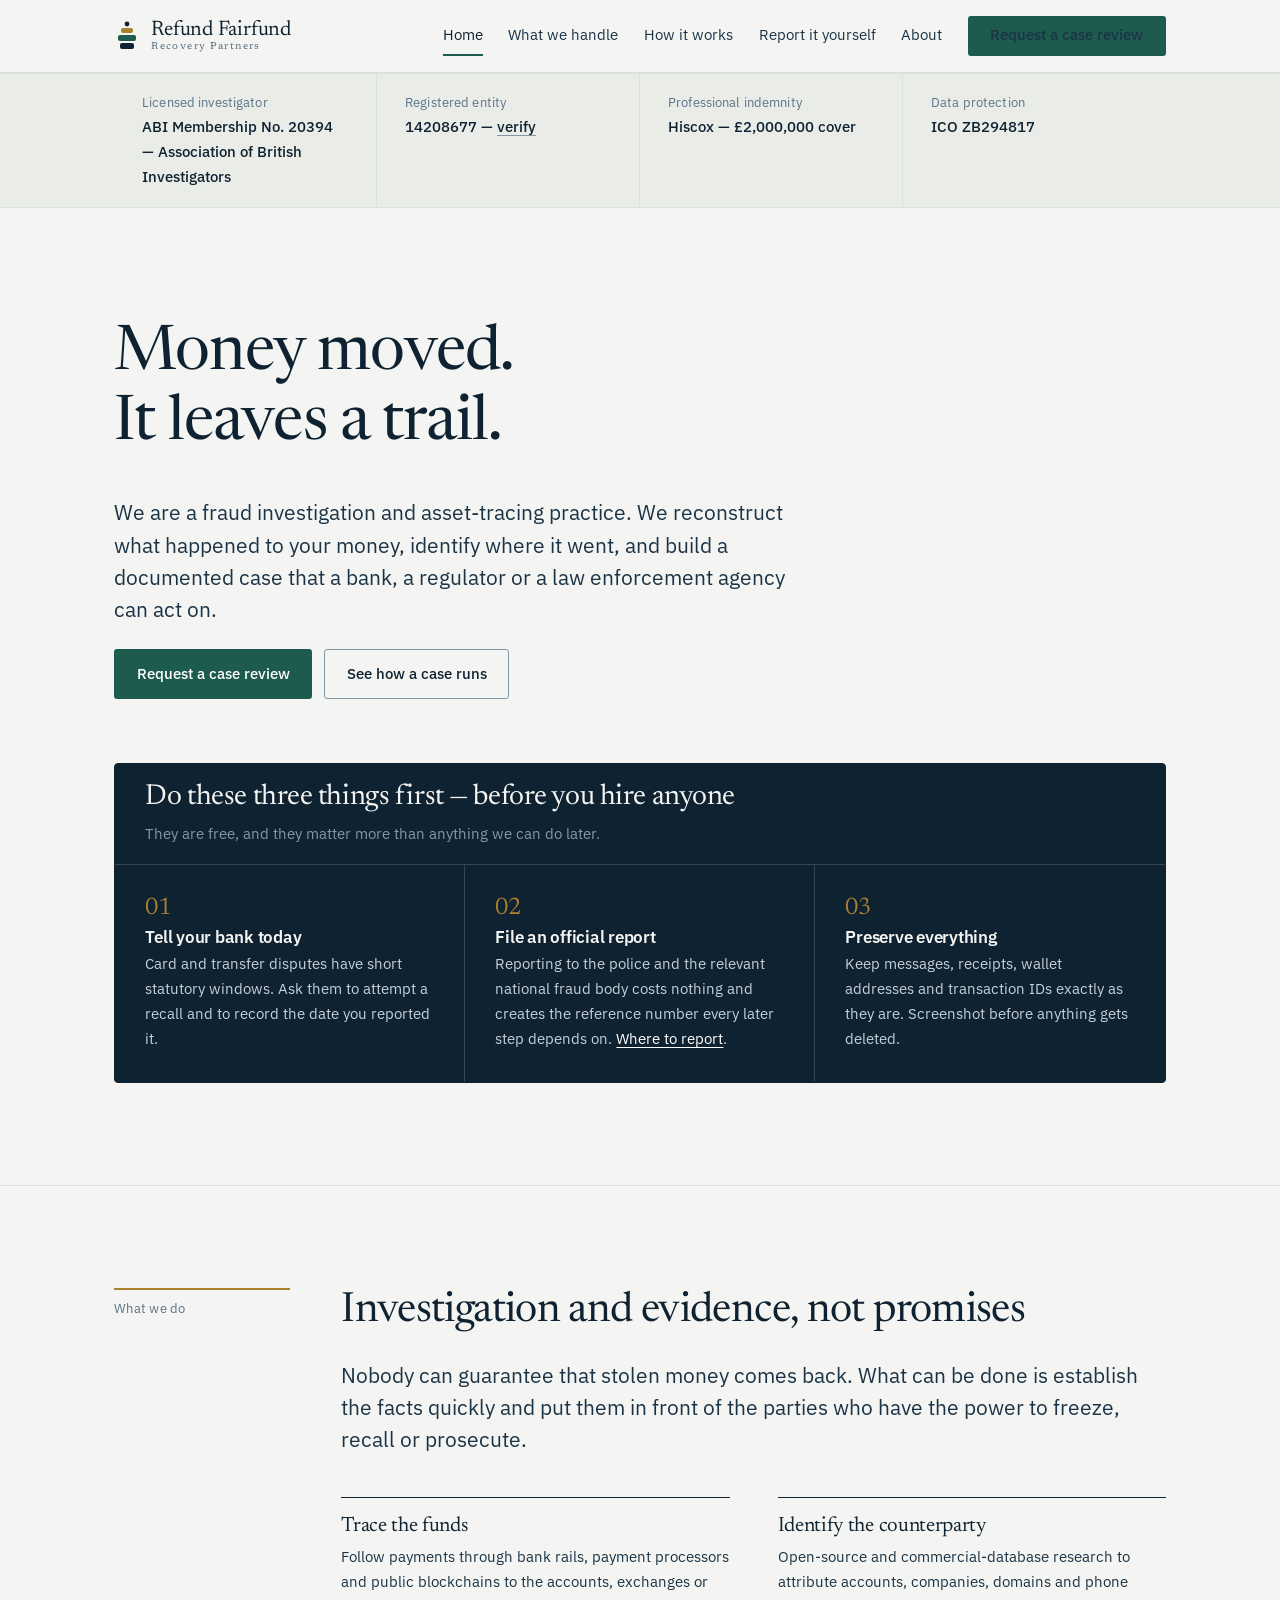
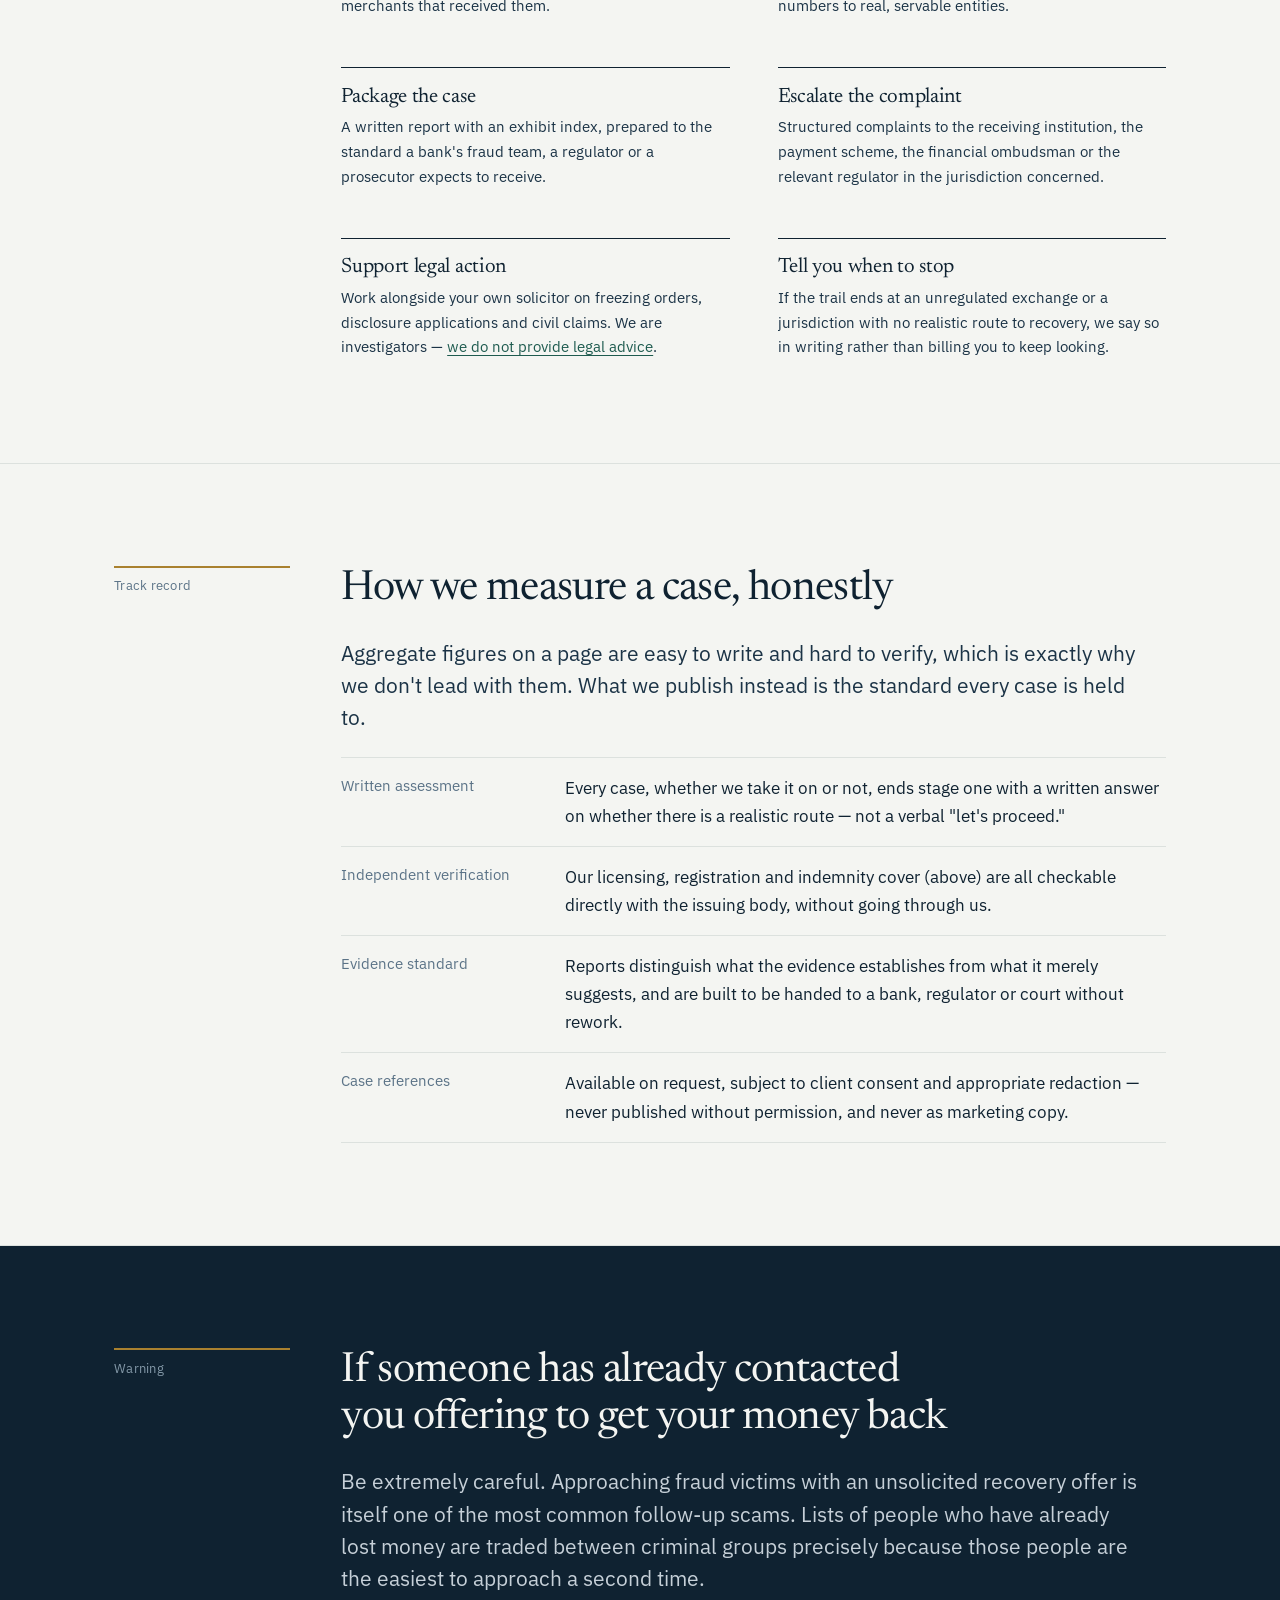
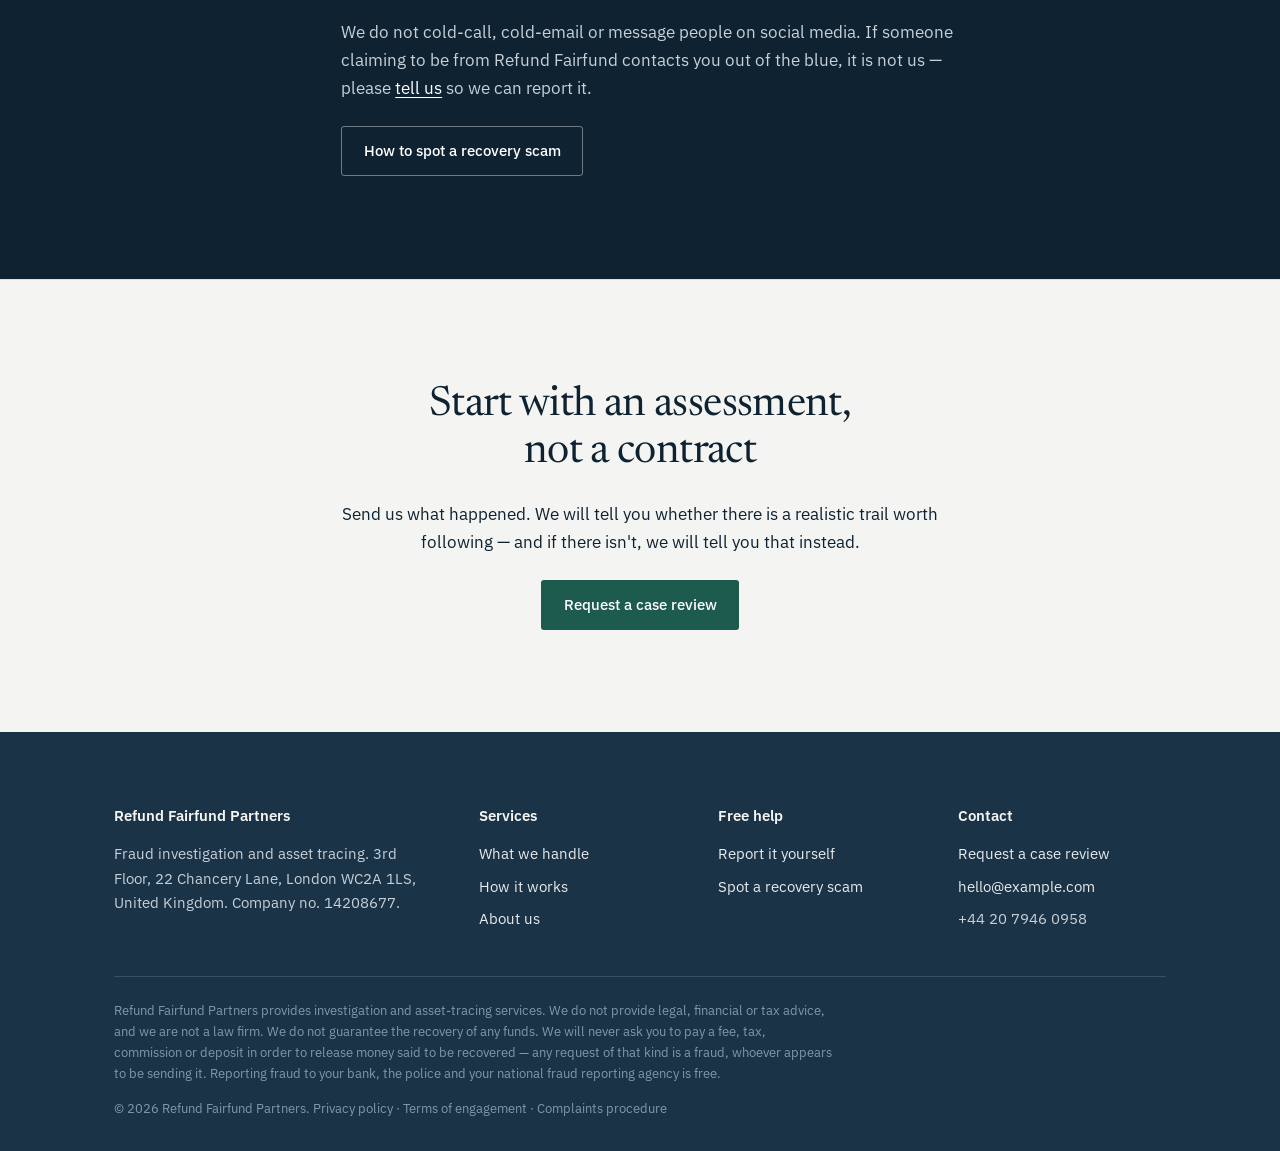
==== commit dc0a1980: "gg" ====
--- a/index.html
+++ b/index.html
@@ -3,8 +3,8 @@
 <head>
 <meta charset="utf-8">
 <meta name="viewport" content="width=device-width, initial-scale=1">
-<title>Cairn Recovery Partners — Fraud investigation and asset tracing</title>
-<meta name="description" content="Cairn Recovery Partners investigates fraud losses, traces where money went, and builds the evidence banks, regulators and law enforcement need to act.">
+<title>Refund Fairfund Partners — Fraud investigation and asset tracing</title>
+<meta name="description" content="Refund Fairfund Partners investigates fraud losses, traces where money went, and builds the evidence banks, regulators and law enforcement need to act.">
 <link rel="preconnect" href="https://fonts.googleapis.com">
 <link rel="preconnect" href="https://fonts.gstatic.com" crossorigin>
 <link href="https://fonts.googleapis.com/css2?family=IBM+Plex+Sans:wght@400;500;600&family=Newsreader:opsz,wght@6..72,300;6..72,400;6..72,500&display=swap" rel="stylesheet">
@@ -22,7 +22,7 @@
         <rect x="7"  y="7"  width="12" height="5" rx="2" fill="#A9812F"/>
         <circle cx="13" cy="3" r="2.4" fill="#0F2231"/>
       </svg>
-      <span class="brand__name">Cairn<span>Recovery Partners</span></span>
+      <span class="brand__name">Refund Fairfund<span>Recovery Partners</span></span>
     </a>
 
     <button class="nav-toggle" type="button" aria-expanded="false" aria-controls="site-nav">Menu</button>
@@ -190,7 +190,7 @@
         <p class="lede">Be extremely careful. Approaching fraud victims with an unsolicited recovery offer is itself
           one of the most common follow-up scams. Lists of people who have already lost money are traded between
           criminal groups precisely because those people are the easiest to approach a second time.</p>
-        <p>We do not cold-call, cold-email or message people on social media. If someone claiming to be from Cairn
+        <p>We do not cold-call, cold-email or message people on social media. If someone claiming to be from Refund Fairfund
           contacts you out of the blue, it is not us — please <a href="contact.html">tell us</a> so we can report it.</p>
         <div class="btn-row" style="margin-top:1.5rem">
           <a class="btn btn--quiet" href="resources.html">How to spot a recovery scam</a>
@@ -216,7 +216,7 @@
   <div class="wrap">
     <div class="foot__grid">
       <div>
-        <h4>Cairn Recovery Partners</h4>
+        <h4>Refund Fairfund Partners</h4>
         <p style="max-width:34ch">Fraud investigation and asset tracing. 3rd Floor, 22 Chancery Lane, London WC2A 1LS, United Kingdom. Company no. 14208677.</p>
       </div>
       <div>
@@ -244,12 +244,12 @@
       </div>
     </div>
     <div class="foot__legal">
-      <p>Cairn Recovery Partners provides investigation and asset-tracing services. We do not provide legal,
+      <p>Refund Fairfund Partners provides investigation and asset-tracing services. We do not provide legal,
         financial or tax advice, and we are not a law firm. We do not guarantee the recovery of any funds. We will
         never ask you to pay a fee, tax, commission or deposit in order to release money said to be recovered —
         any request of that kind is a fraud, whoever appears to be sending it. Reporting fraud to your bank, the
         police and your national fraud reporting agency is free.</p>
-      <p>© 2026 Cairn Recovery Partners. Privacy policy · Terms of engagement · Complaints procedure</p>
+      <p>© 2026 Refund Fairfund Partners. Privacy policy · Terms of engagement · Complaints procedure</p>
     </div>
   </div>
 </footer>
--- a/assets/styles.css
+++ b/assets/styles.css
@@ -1,5 +1,5 @@
 /* ============================================================
-   Cairn Recovery Partners — shared stylesheet
+   Refund Fairfund Partners — shared stylesheet
    Palette: slate-navy ink, cool paper, pine green, brass hairline
    Type:    Newsreader (display) / IBM Plex Sans (text + UI)
    ============================================================ */
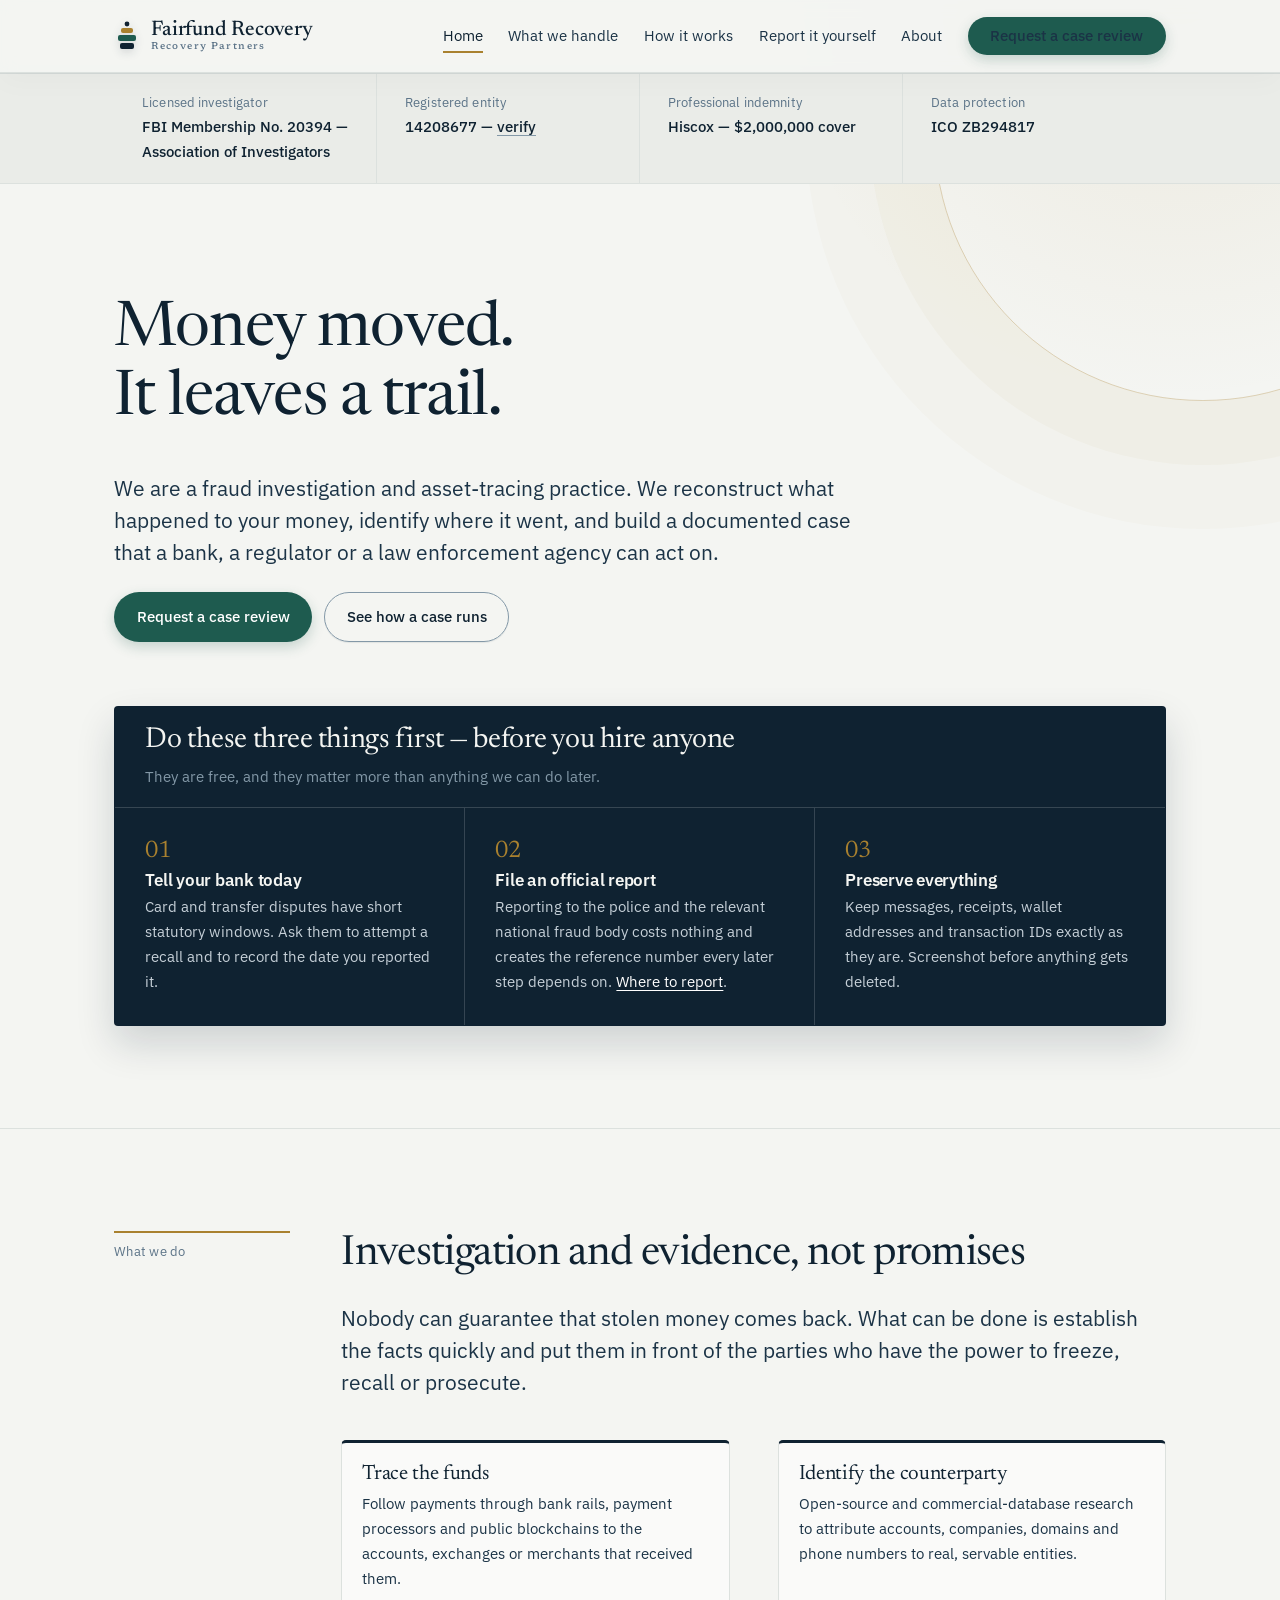
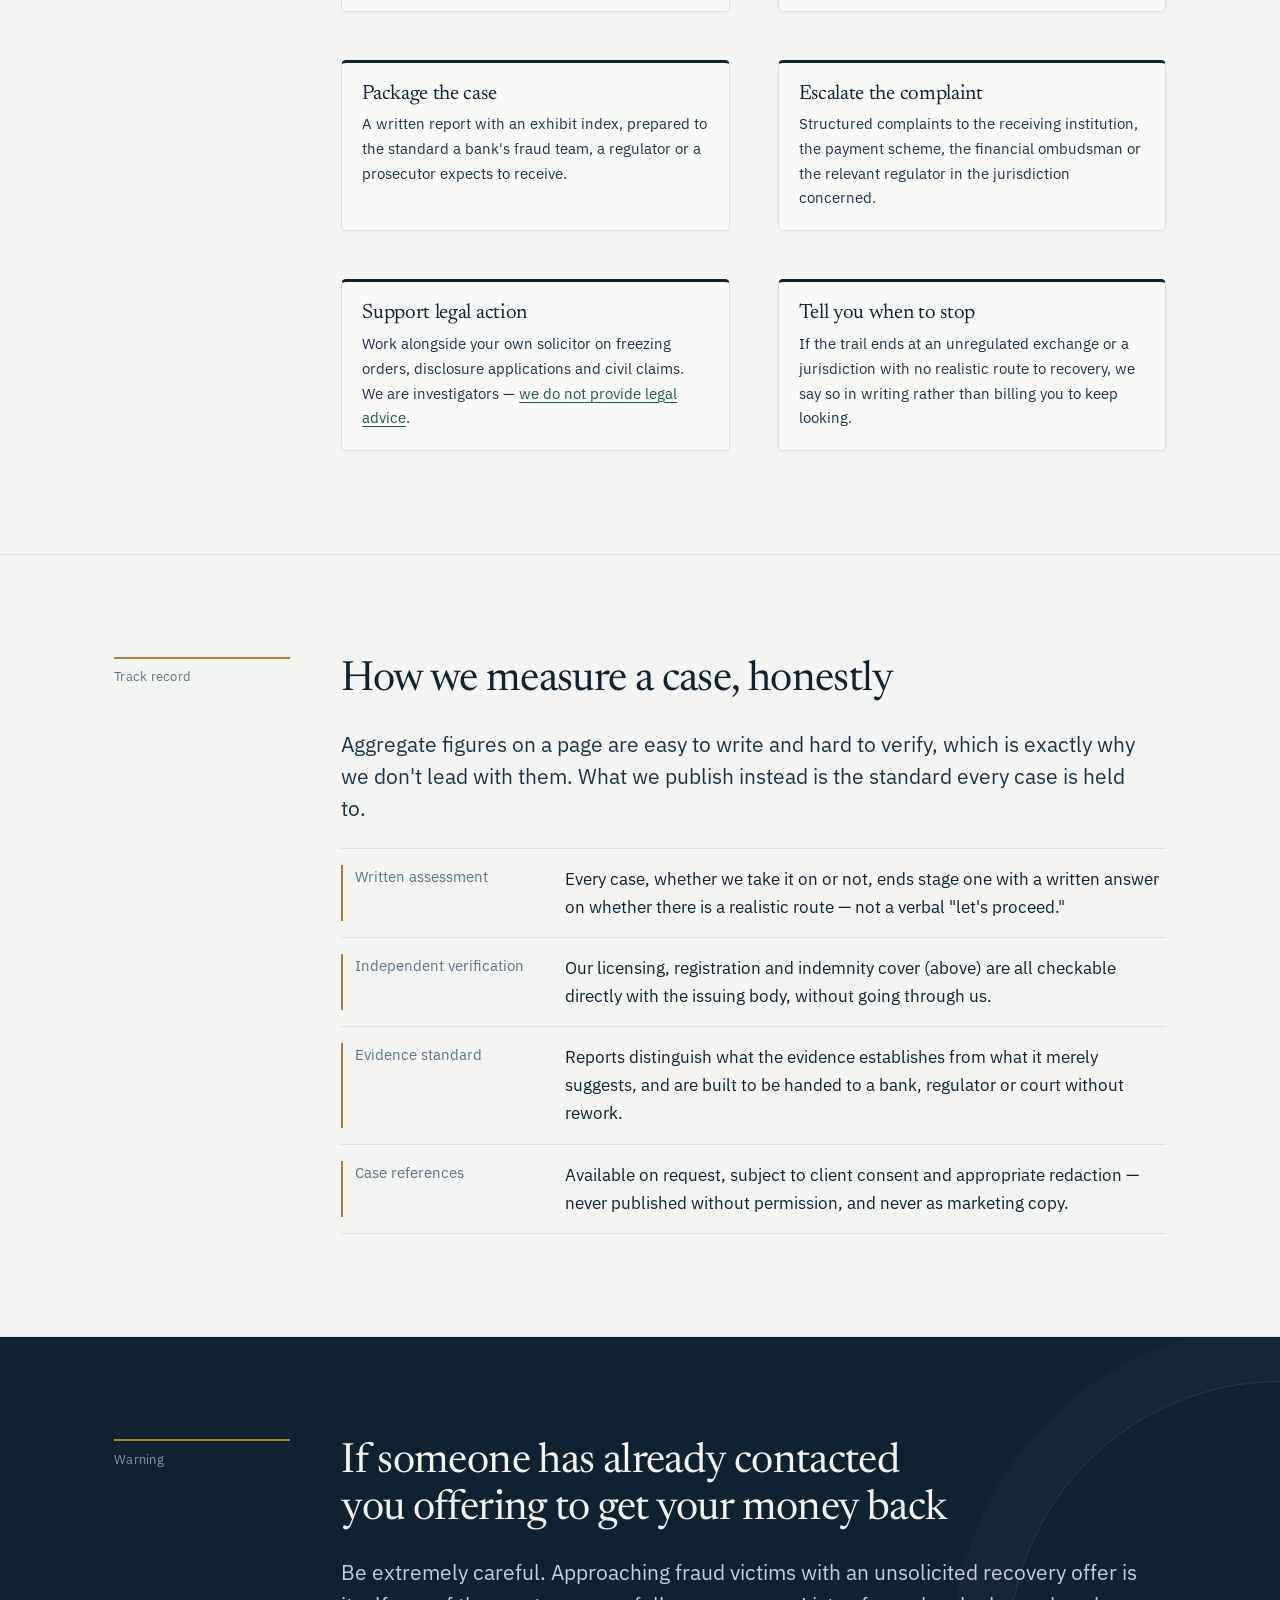
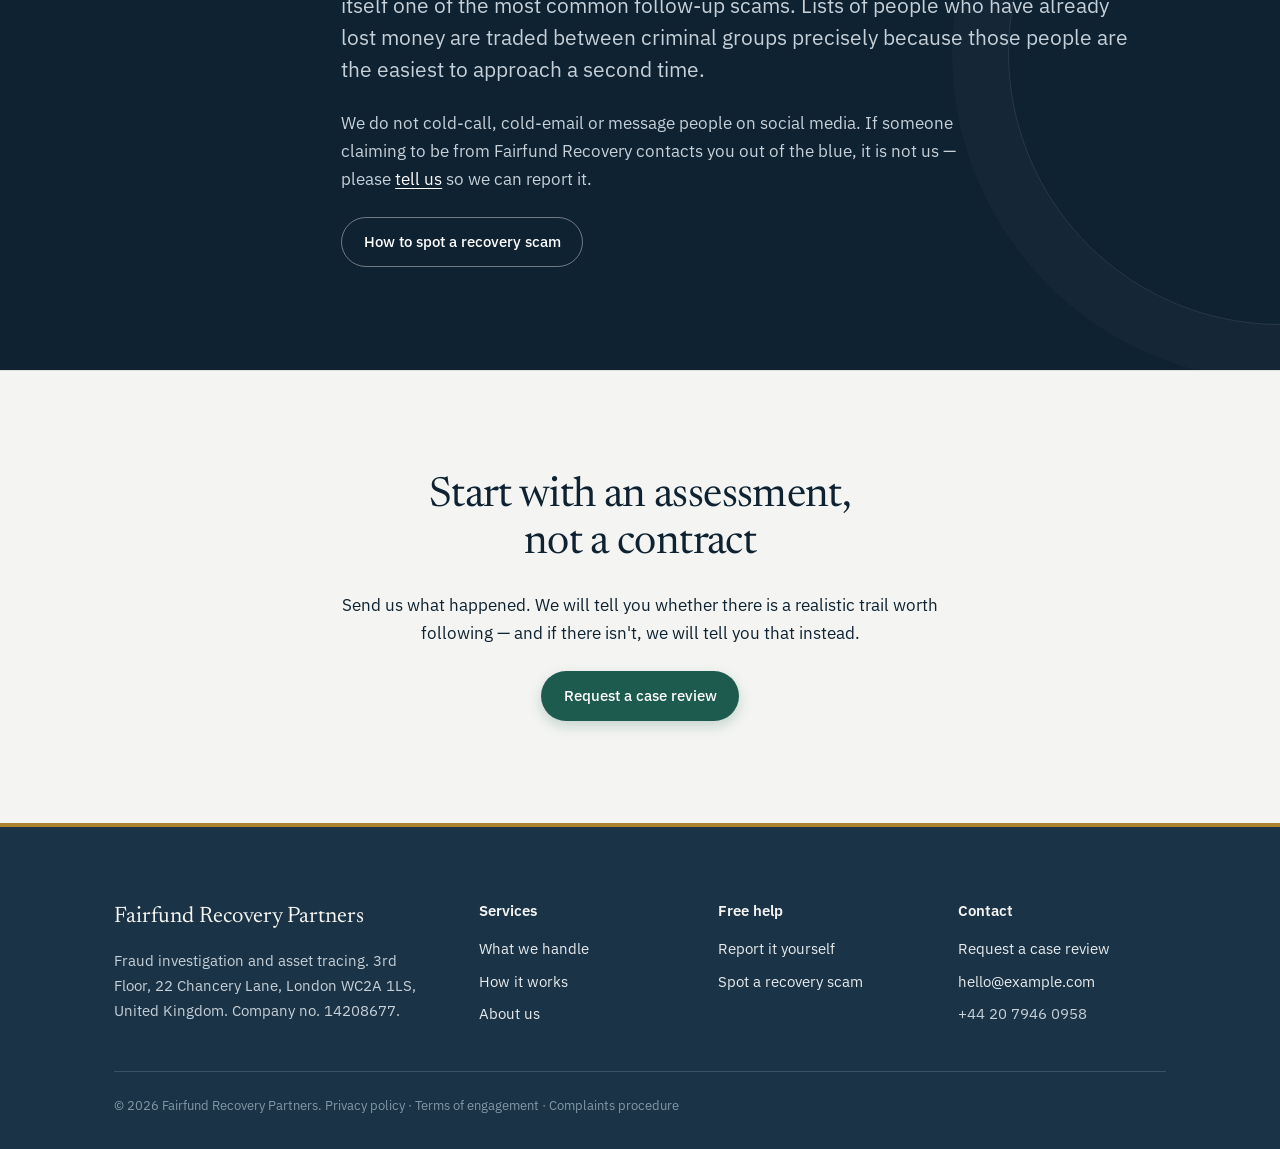
==== commit d787065c: "gg" ====
--- a/index.html
+++ b/index.html
@@ -3,8 +3,8 @@
 <head>
 <meta charset="utf-8">
 <meta name="viewport" content="width=device-width, initial-scale=1">
-<title>Refund Fairfund Partners — Fraud investigation and asset tracing</title>
-<meta name="description" content="Refund Fairfund Partners investigates fraud losses, traces where money went, and builds the evidence banks, regulators and law enforcement need to act.">
+<title>Fairfund Recovery Partners — Fraud investigation and asset tracing</title>
+<meta name="description" content="Fairfund Recovery Partners investigates fraud losses, traces where money went, and builds the evidence banks, regulators and law enforcement need to act.">
 <link rel="preconnect" href="https://fonts.googleapis.com">
 <link rel="preconnect" href="https://fonts.gstatic.com" crossorigin>
 <link href="https://fonts.googleapis.com/css2?family=IBM+Plex+Sans:wght@400;500;600&family=Newsreader:opsz,wght@6..72,300;6..72,400;6..72,500&display=swap" rel="stylesheet">
@@ -22,7 +22,7 @@
         <rect x="7"  y="7"  width="12" height="5" rx="2" fill="#A9812F"/>
         <circle cx="13" cy="3" r="2.4" fill="#0F2231"/>
       </svg>
-      <span class="brand__name">Refund Fairfund<span>Recovery Partners</span></span>
+      <span class="brand__name">Fairfund Recovery<span>Recovery Partners</span></span>
     </a>
 
     <button class="nav-toggle" type="button" aria-expanded="false" aria-controls="site-nav">Menu</button>
@@ -42,7 +42,7 @@
   <div class="wrap creds__row">
     <div class="creds__item">
       <span class="k">Licensed investigator</span>
-      <span class="v">ABI Membership No. 20394 — Association of British Investigators</span>
+      <span class="v">FBI Membership No. 20394 — Association of Investigators</span>
     </div>
     <div class="creds__item">
       <span class="k">Registered entity</span>
@@ -50,7 +50,7 @@
     </div>
     <div class="creds__item">
       <span class="k">Professional indemnity</span>
-      <span class="v">Hiscox — £2,000,000 cover</span>
+      <span class="v">Hiscox — $2,000,000 cover</span>
     </div>
     <div class="creds__item">
       <span class="k">Data protection</span>
@@ -190,7 +190,7 @@
         <p class="lede">Be extremely careful. Approaching fraud victims with an unsolicited recovery offer is itself
           one of the most common follow-up scams. Lists of people who have already lost money are traded between
           criminal groups precisely because those people are the easiest to approach a second time.</p>
-        <p>We do not cold-call, cold-email or message people on social media. If someone claiming to be from Refund Fairfund
+        <p>We do not cold-call, cold-email or message people on social media. If someone claiming to be from Fairfund Recovery
           contacts you out of the blue, it is not us — please <a href="contact.html">tell us</a> so we can report it.</p>
         <div class="btn-row" style="margin-top:1.5rem">
           <a class="btn btn--quiet" href="resources.html">How to spot a recovery scam</a>
@@ -216,7 +216,7 @@
   <div class="wrap">
     <div class="foot__grid">
       <div>
-        <h4>Refund Fairfund Partners</h4>
+        <h4>Fairfund Recovery Partners</h4>
         <p style="max-width:34ch">Fraud investigation and asset tracing. 3rd Floor, 22 Chancery Lane, London WC2A 1LS, United Kingdom. Company no. 14208677.</p>
       </div>
       <div>
@@ -244,12 +244,7 @@
       </div>
     </div>
     <div class="foot__legal">
-      <p>Refund Fairfund Partners provides investigation and asset-tracing services. We do not provide legal,
-        financial or tax advice, and we are not a law firm. We do not guarantee the recovery of any funds. We will
-        never ask you to pay a fee, tax, commission or deposit in order to release money said to be recovered —
-        any request of that kind is a fraud, whoever appears to be sending it. Reporting fraud to your bank, the
-        police and your national fraud reporting agency is free.</p>
-      <p>© 2026 Refund Fairfund Partners. Privacy policy · Terms of engagement · Complaints procedure</p>
+    © 2026 Fairfund Recovery Partners. Privacy policy · Terms of engagement · Complaints procedure</p>
     </div>
   </div>
 </footer>
--- a/assets/styles.css
+++ b/assets/styles.css
@@ -1,5 +1,5 @@
 /* ============================================================
-   Refund Fairfund Partners — shared stylesheet
+   Fairfund Recovery Partners — shared stylesheet
    Palette: slate-navy ink, cool paper, pine green, brass hairline
    Type:    Newsreader (display) / IBM Plex Sans (text + UI)
    ============================================================ */
@@ -355,3 +355,152 @@
 .foot__legal p { max-width: 90ch; }
 @media (max-width: 860px) { .foot__grid { grid-template-columns: 1fr 1fr; } }
 @media (max-width: 520px) { .foot__grid { grid-template-columns: 1fr; } }
+
+/* ---------- elevated presentation ---------- */
+
+body {
+  background:
+    radial-gradient(circle at 92% 0%, rgba(169, 129, 47, .10), transparent 25rem),
+    var(--paper);
+}
+
+.masthead {
+  box-shadow: 0 1px 0 rgba(15, 34, 49, .04), 0 10px 28px rgba(15, 34, 49, .025);
+}
+
+.brand__mark { filter: drop-shadow(0 3px 4px rgba(15, 34, 49, .16)); }
+.brand__name { font-weight: 500; }
+
+.nav a {
+  position: relative;
+  border-bottom: 0;
+  transition: color .18s ease;
+}
+.nav a:not(.btn)::after {
+  content: "";
+  position: absolute;
+  right: 0;
+  bottom: .1rem;
+  left: 0;
+  height: 2px;
+  background: var(--brass);
+  transform: scaleX(0);
+  transform-origin: right;
+  transition: transform .2s ease;
+}
+.nav a:not(.btn):hover::after,
+.nav a[aria-current="page"]::after { transform: scaleX(1); transform-origin: left; }
+.nav a[aria-current="page"] { border-bottom: 0; }
+
+.btn {
+  border-radius: 999px;
+  box-shadow: 0 1px 1px rgba(15, 34, 49, .08);
+  transition: transform .18s ease, box-shadow .18s ease, background-color .18s ease, color .18s ease, border-color .18s ease;
+}
+.btn:hover { transform: translateY(-2px); box-shadow: 0 7px 16px rgba(15, 34, 49, .14); }
+.btn:active { transform: translateY(0); box-shadow: none; }
+.btn--solid { box-shadow: 0 5px 13px rgba(30, 91, 79, .22); }
+
+.hero {
+  position: relative;
+  overflow: hidden;
+  isolation: isolate;
+}
+.hero::before {
+  content: "";
+  position: absolute;
+  z-index: -1;
+  width: min(42vw, 38rem);
+  aspect-ratio: 1;
+  right: -12rem;
+  top: -20rem;
+  border: 1px solid rgba(169, 129, 47, .32);
+  border-radius: 50%;
+  box-shadow: 0 0 0 4rem rgba(169, 129, 47, .035), 0 0 0 8rem rgba(169, 129, 47, .025);
+}
+.hero h1 { text-shadow: 0 1px 0 rgba(255, 255, 255, .7); }
+.hero .lede { max-width: 58ch; }
+
+.creds__item { transition: background-color .2s ease; }
+.creds__item:hover { background: rgba(255, 255, 255, .46); }
+
+.triage {
+  box-shadow: 0 18px 38px rgba(15, 34, 49, .16);
+  border-color: rgba(15, 34, 49, .9);
+}
+.triage__list li { transition: background-color .2s ease; }
+.triage__list li:hover { background: rgba(255, 255, 255, .055); }
+
+.entry {
+  position: relative;
+  padding: 1.25rem 1.25rem 1.2rem;
+  border: 1px solid var(--mist);
+  border-top: 3px solid var(--ink);
+  border-radius: 5px;
+  background: rgba(255, 255, 255, .48);
+  box-shadow: 0 2px 0 rgba(15, 34, 49, .02);
+  transition: transform .2s ease, border-color .2s ease, box-shadow .2s ease;
+}
+.entry:hover {
+  transform: translateY(-4px);
+  border-top-color: var(--pine);
+  box-shadow: 0 13px 26px rgba(15, 34, 49, .09);
+}
+.entry h3 { color: var(--ink); }
+
+.note {
+  box-shadow: 0 8px 20px rgba(15, 34, 49, .045);
+  border-radius: 0 7px 7px 0;
+}
+.tag { background: rgba(255, 255, 255, .5); }
+
+.kv div { transition: background-color .18s ease; }
+.kv div:hover { background: rgba(255, 255, 255, .5); }
+.kv dt { padding-left: .75rem; border-left: 2px solid var(--brass); }
+
+.steps > li { transition: background-color .18s ease; }
+.steps > li:hover { background: rgba(255, 255, 255, .42); }
+.steps > li::before { padding-left: .75rem; }
+
+.field input, .field select, .field textarea {
+  box-shadow: inset 0 1px 2px rgba(15, 34, 49, .035);
+  transition: border-color .18s ease, box-shadow .18s ease, background-color .18s ease;
+}
+.field input:hover, .field select:hover, .field textarea:hover { border-color: var(--slate); }
+.field input:focus, .field select:focus, .field textarea:focus {
+  outline: 0;
+  border-color: var(--pine);
+  box-shadow: 0 0 0 4px rgba(30, 91, 79, .12);
+}
+
+.band { position: relative; overflow: hidden; }
+.band::after {
+  content: "";
+  position: absolute;
+  width: 34rem;
+  height: 34rem;
+  right: -17rem;
+  top: 50%;
+  transform: translateY(-50%);
+  border: 1px solid rgba(255, 255, 255, .10);
+  border-radius: 50%;
+  box-shadow: 0 0 0 3.5rem rgba(255, 255, 255, .025);
+}
+.band .wrap { position: relative; z-index: 1; }
+
+.foot { border-top: 4px solid var(--brass); }
+.foot__grid > div:first-child h4 {
+  font-family: "Newsreader", Georgia, serif;
+  font-size: 1.4rem;
+  font-weight: 400;
+}
+
+@media (max-width: 940px) {
+  .nav a:not(.btn)::after { display: none; }
+  .nav a:hover { background: var(--paper-2); }
+}
+
+@media (max-width: 620px) {
+  .entry { padding: 1.1rem; }
+  .hero::before { right: -16rem; }
+}
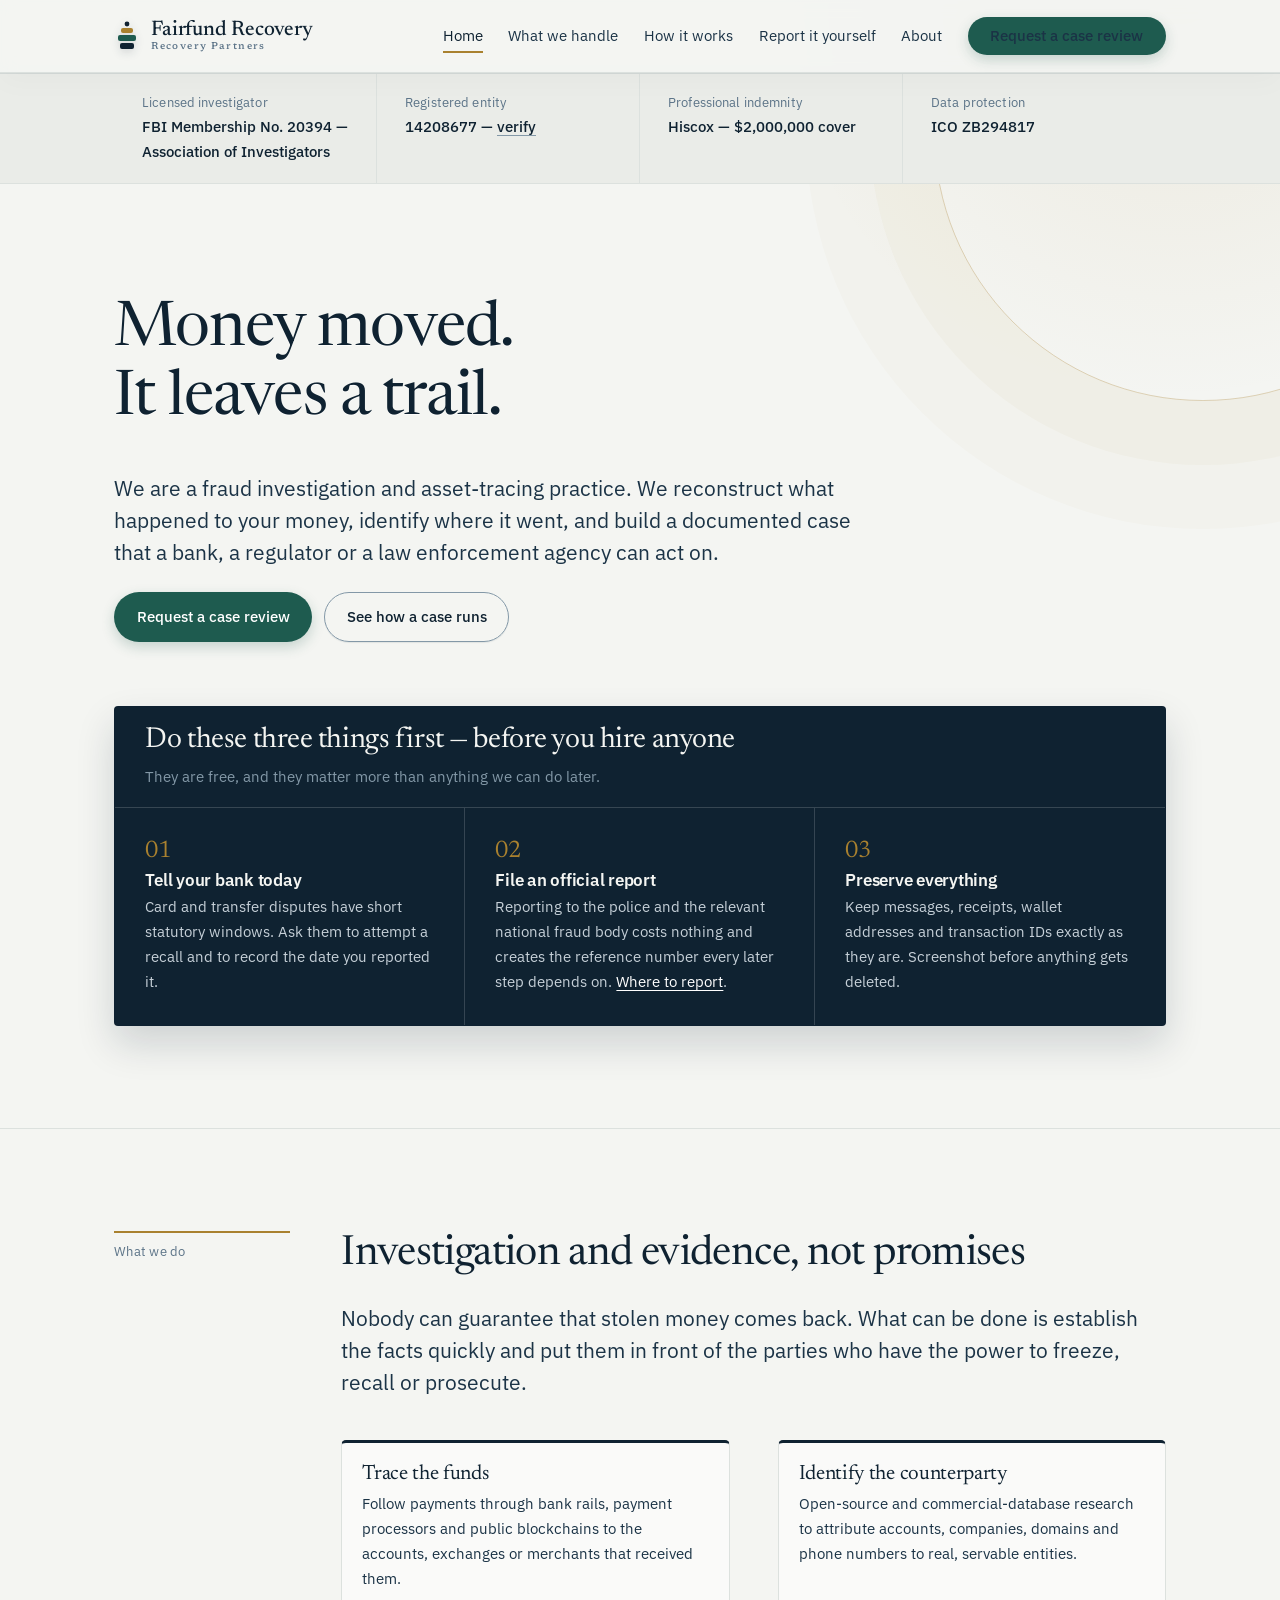
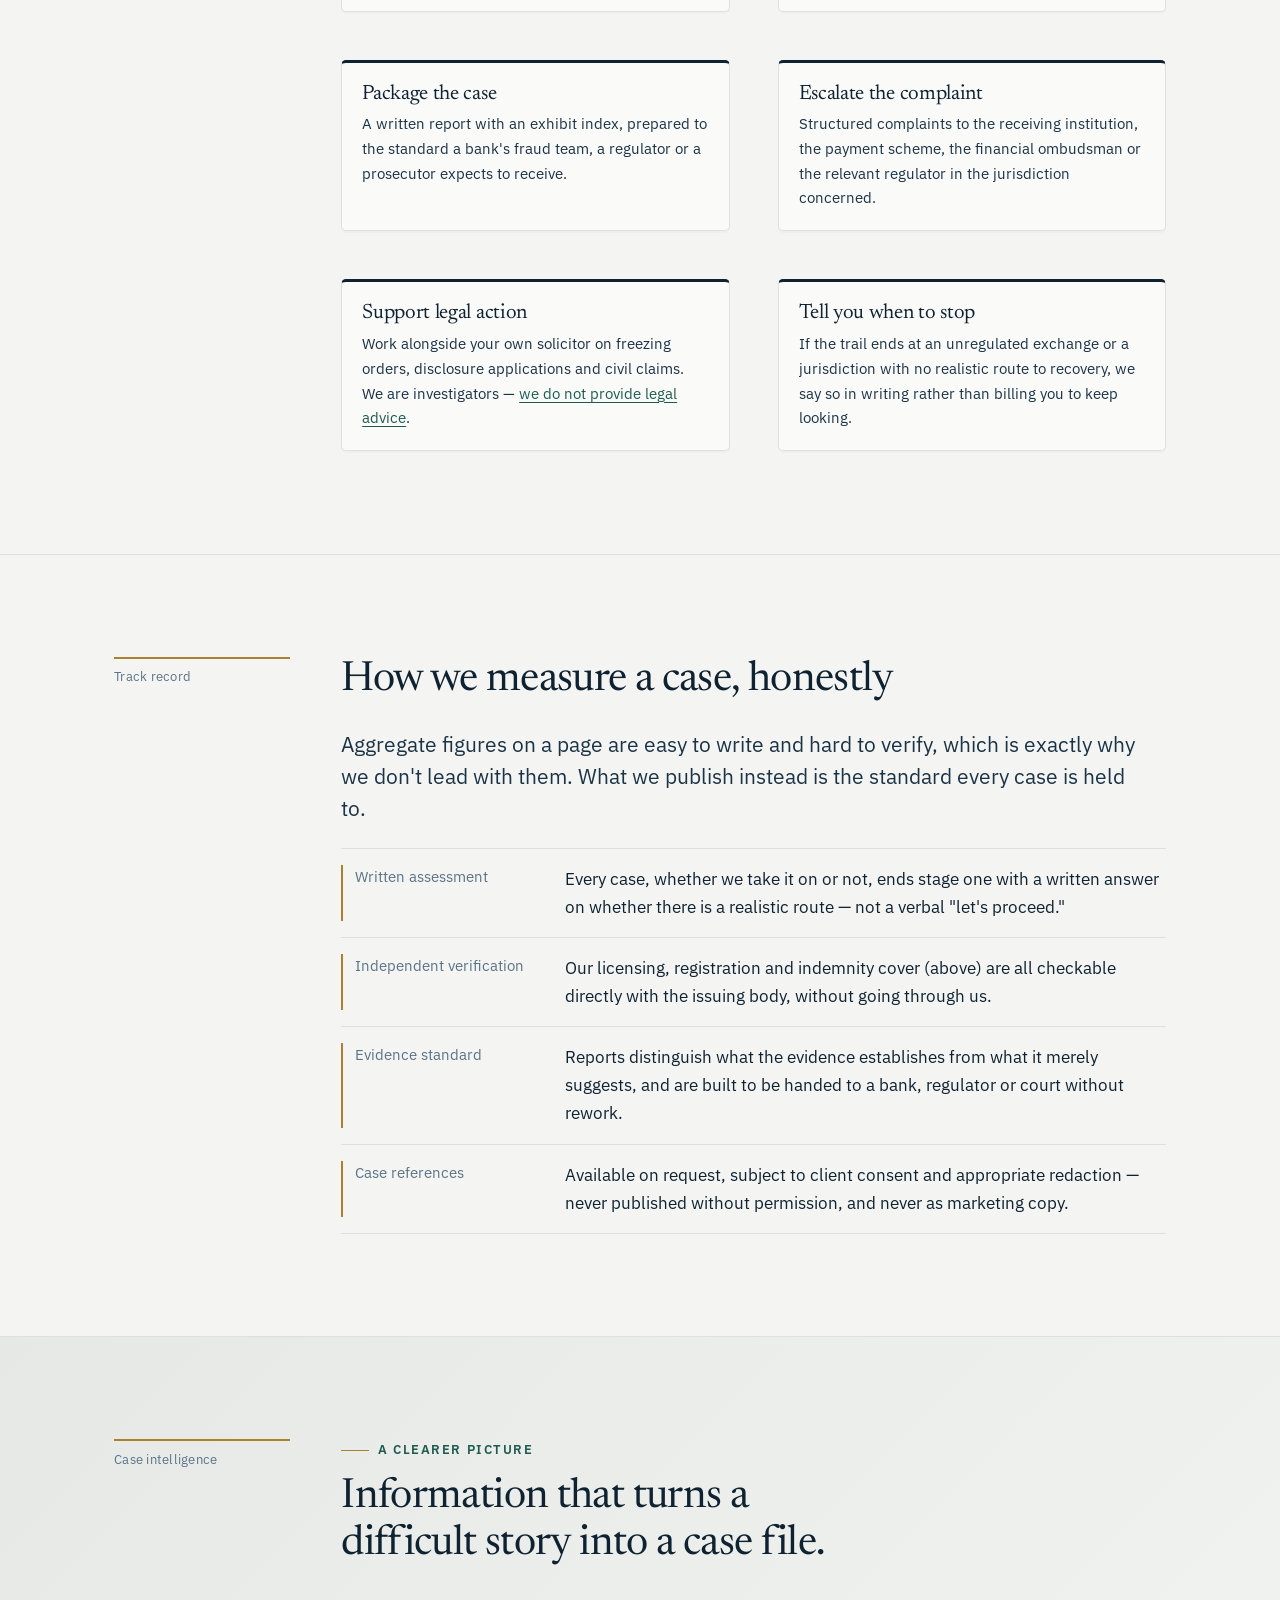
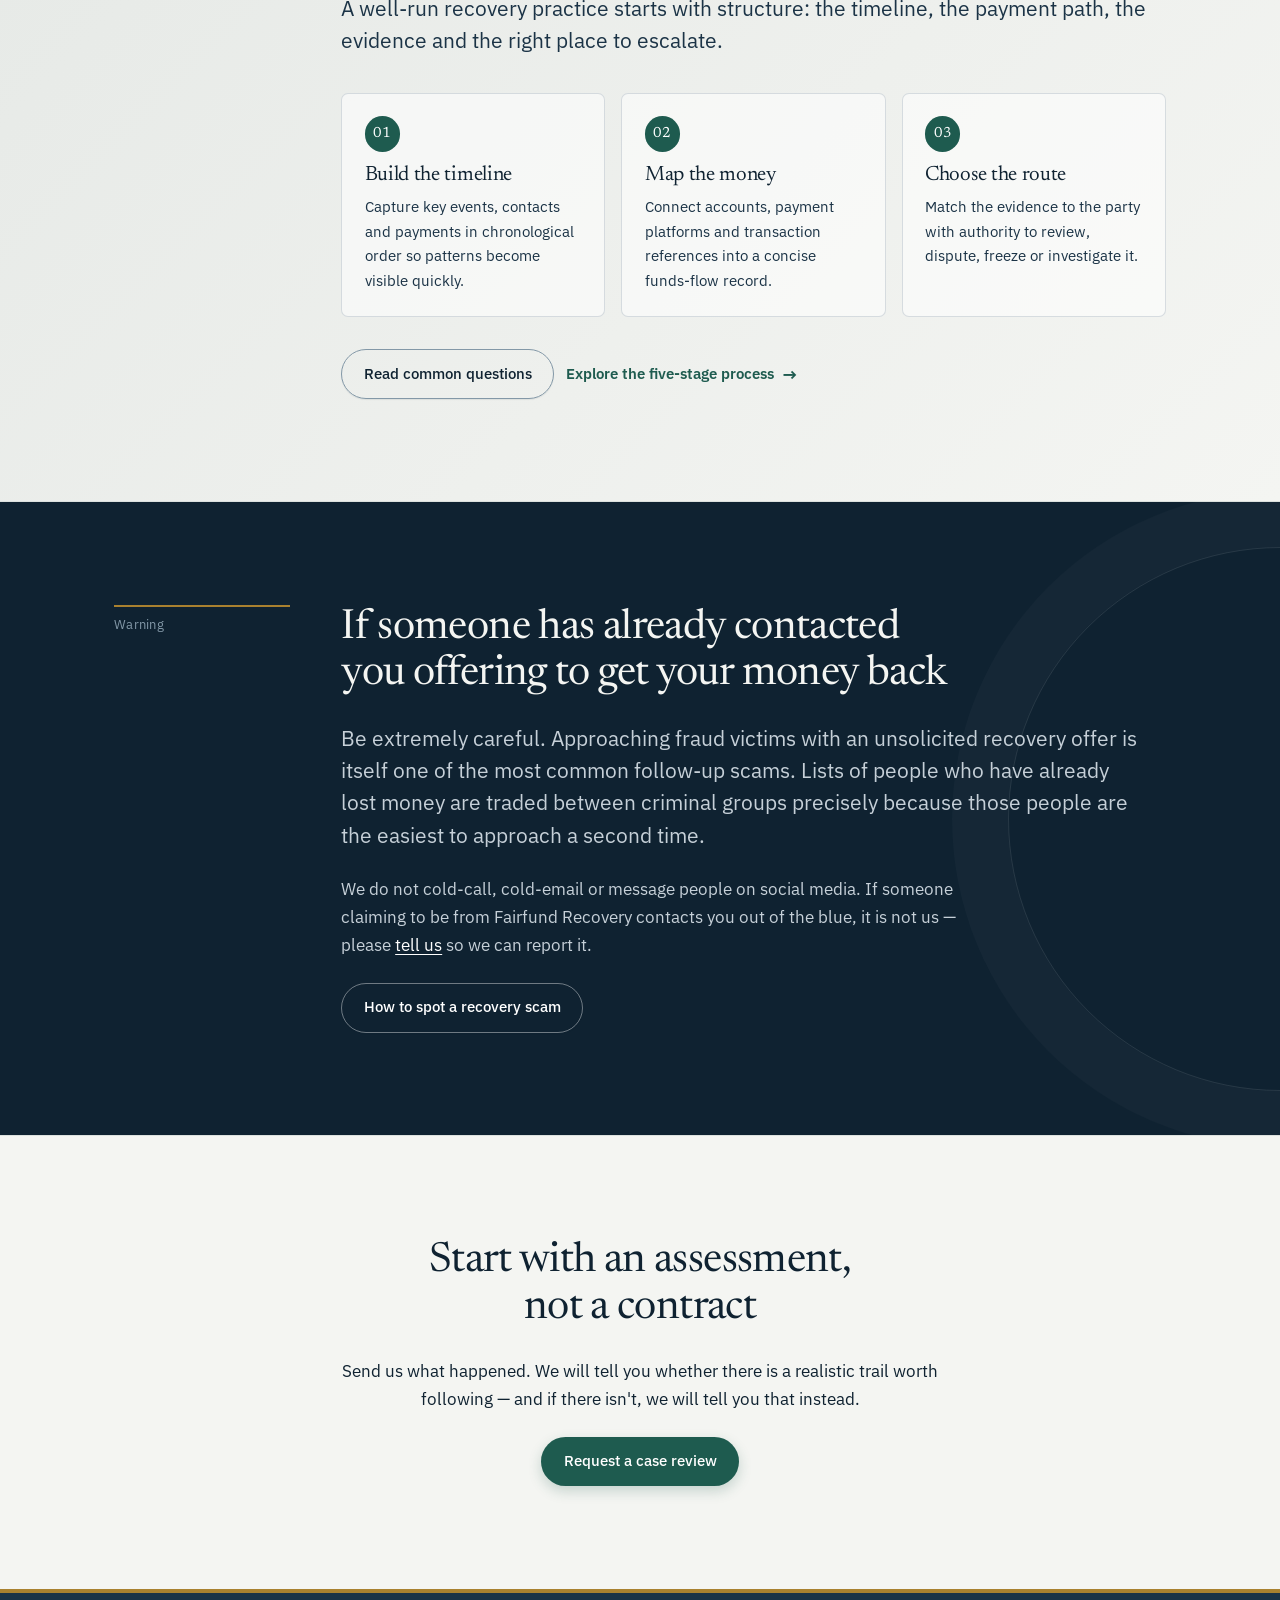
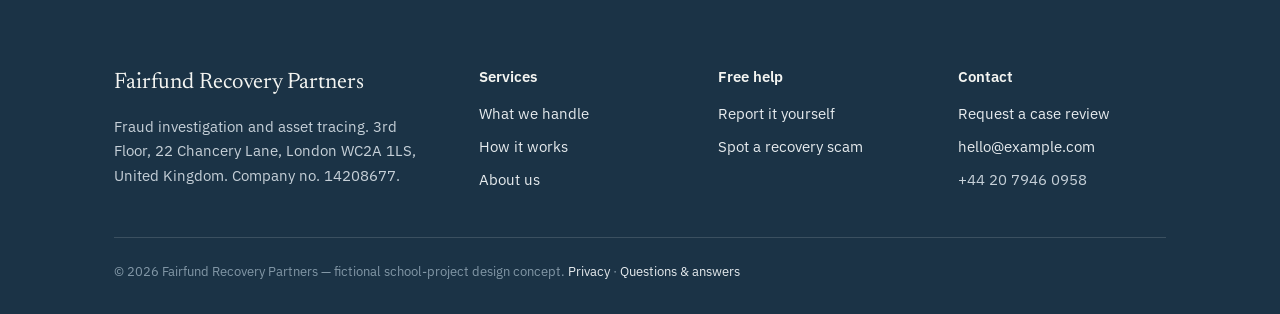
==== commit 242d0e73: "gg" ====
--- a/index.html
+++ b/index.html
@@ -1,4 +1,4 @@
-<!DOCTYPE html>
+﻿<!DOCTYPE html>
 <html lang="en">
 <head>
 <meta charset="utf-8">
@@ -182,6 +182,22 @@
     </div>
   </section>
 
+  <section class="insight-section">
+    <div class="wrap docket">
+      <p class="docket__aside">Case intelligence</p>
+      <div>
+        <p class="eyebrow">A clearer picture</p>
+        <h2>Information that turns a difficult story into a case file.</h2>
+        <p class="lede">A well-run recovery practice starts with structure: the timeline, the payment path, the evidence and the right place to escalate.</p>
+        <div class="insight-grid">
+          <article><span class="insight-icon">01</span><h3>Build the timeline</h3><p>Capture key events, contacts and payments in chronological order so patterns become visible quickly.</p></article>
+          <article><span class="insight-icon">02</span><h3>Map the money</h3><p>Connect accounts, payment platforms and transaction references into a concise funds-flow record.</p></article>
+          <article><span class="insight-icon">03</span><h3>Choose the route</h3><p>Match the evidence to the party with authority to review, dispute, freeze or investigate it.</p></article>
+        </div>
+        <div class="btn-row" style="margin-top:2rem"><a class="btn btn--quiet" href="faq.html">Read common questions</a><a class="text-link" href="how-it-works.html">Explore the five-stage process <span aria-hidden="true">→</span></a></div>
+      </div>
+    </div>
+  </section>
   <section class="band">
     <div class="wrap docket">
       <p class="docket__aside" style="color:var(--slate-lt)">Warning</p>
@@ -244,7 +260,7 @@
       </div>
     </div>
     <div class="foot__legal">
-    © 2026 Fairfund Recovery Partners. Privacy policy · Terms of engagement · Complaints procedure</p>
+      <p>© 2026 Fairfund Recovery Partners — fictional school-project design concept. <a href="privacy.html">Privacy</a> · <a href="faq.html">Questions &amp; answers</a></p>
     </div>
   </div>
 </footer>
@@ -252,3 +268,4 @@
 <script src="assets/site.js"></script>
 </body>
 </html>
+
--- a/assets/styles.css
+++ b/assets/styles.css
@@ -504,3 +504,34 @@
   .entry { padding: 1.1rem; }
   .hero::before { right: -16rem; }
 }
+
+/* ---------- content-rich pages ---------- */
+.eyebrow {
+  display: flex;
+  align-items: center;
+  gap: .55rem;
+  margin-bottom: .85rem;
+  color: var(--pine);
+  font-size: var(--t-xs);
+  font-weight: 600;
+  letter-spacing: .12em;
+  text-transform: uppercase;
+}
+.eyebrow::before { content: ""; width: 1.75rem; height: 1px; background: var(--brass); }
+.insight-section { background: linear-gradient(135deg, rgba(220, 225, 222, .62), rgba(244, 245, 242, .25)); }
+.insight-grid { display: grid; grid-template-columns: repeat(3, 1fr); gap: 1rem; margin-top: 2.25rem; }
+.insight-grid article { padding: 1.4rem; border: 1px solid rgba(91, 115, 135, .22); border-radius: 7px; background: rgba(255, 255, 255, .55); }
+.insight-grid h3 { font-size: var(--t-md); margin: .8rem 0 .45rem; }
+.insight-grid p { margin: 0; color: var(--ink-2); font-size: var(--t-sm); }
+.insight-icon { display: inline-grid; place-items: center; width: 2.2rem; height: 2.2rem; border-radius: 50%; background: var(--pine); color: white; font-family: "Newsreader", Georgia, serif; font-size: .92rem; }
+.text-link { display: inline-flex; align-items: center; gap: .45rem; font-size: var(--t-sm); font-weight: 600; text-decoration: none; }
+.text-link span { font-size: 1.1rem; transition: transform .18s ease; }
+.text-link:hover span { transform: translateX(3px); }
+.faq-list { border-top: var(--rule); }
+.faq-list details { border-bottom: var(--rule); padding: 1.2rem 0; }
+.faq-list summary { display: flex; align-items: center; justify-content: space-between; gap: 1rem; cursor: pointer; color: var(--ink); font-family: "Newsreader", Georgia, serif; font-size: var(--t-lg); line-height: 1.25; list-style: none; }
+.faq-list summary::-webkit-details-marker { display: none; }
+.faq-list summary::after { content: "+"; flex: 0 0 auto; color: var(--pine); font-family: "IBM Plex Sans", sans-serif; font-size: 1.45rem; font-weight: 400; }
+.faq-list details[open] summary::after { content: "-"; }
+.faq-list details p { margin: .9rem 2.5rem .05rem 0; color: var(--ink-2); }
+@media (max-width: 760px) { .insight-grid { grid-template-columns: 1fr; } }
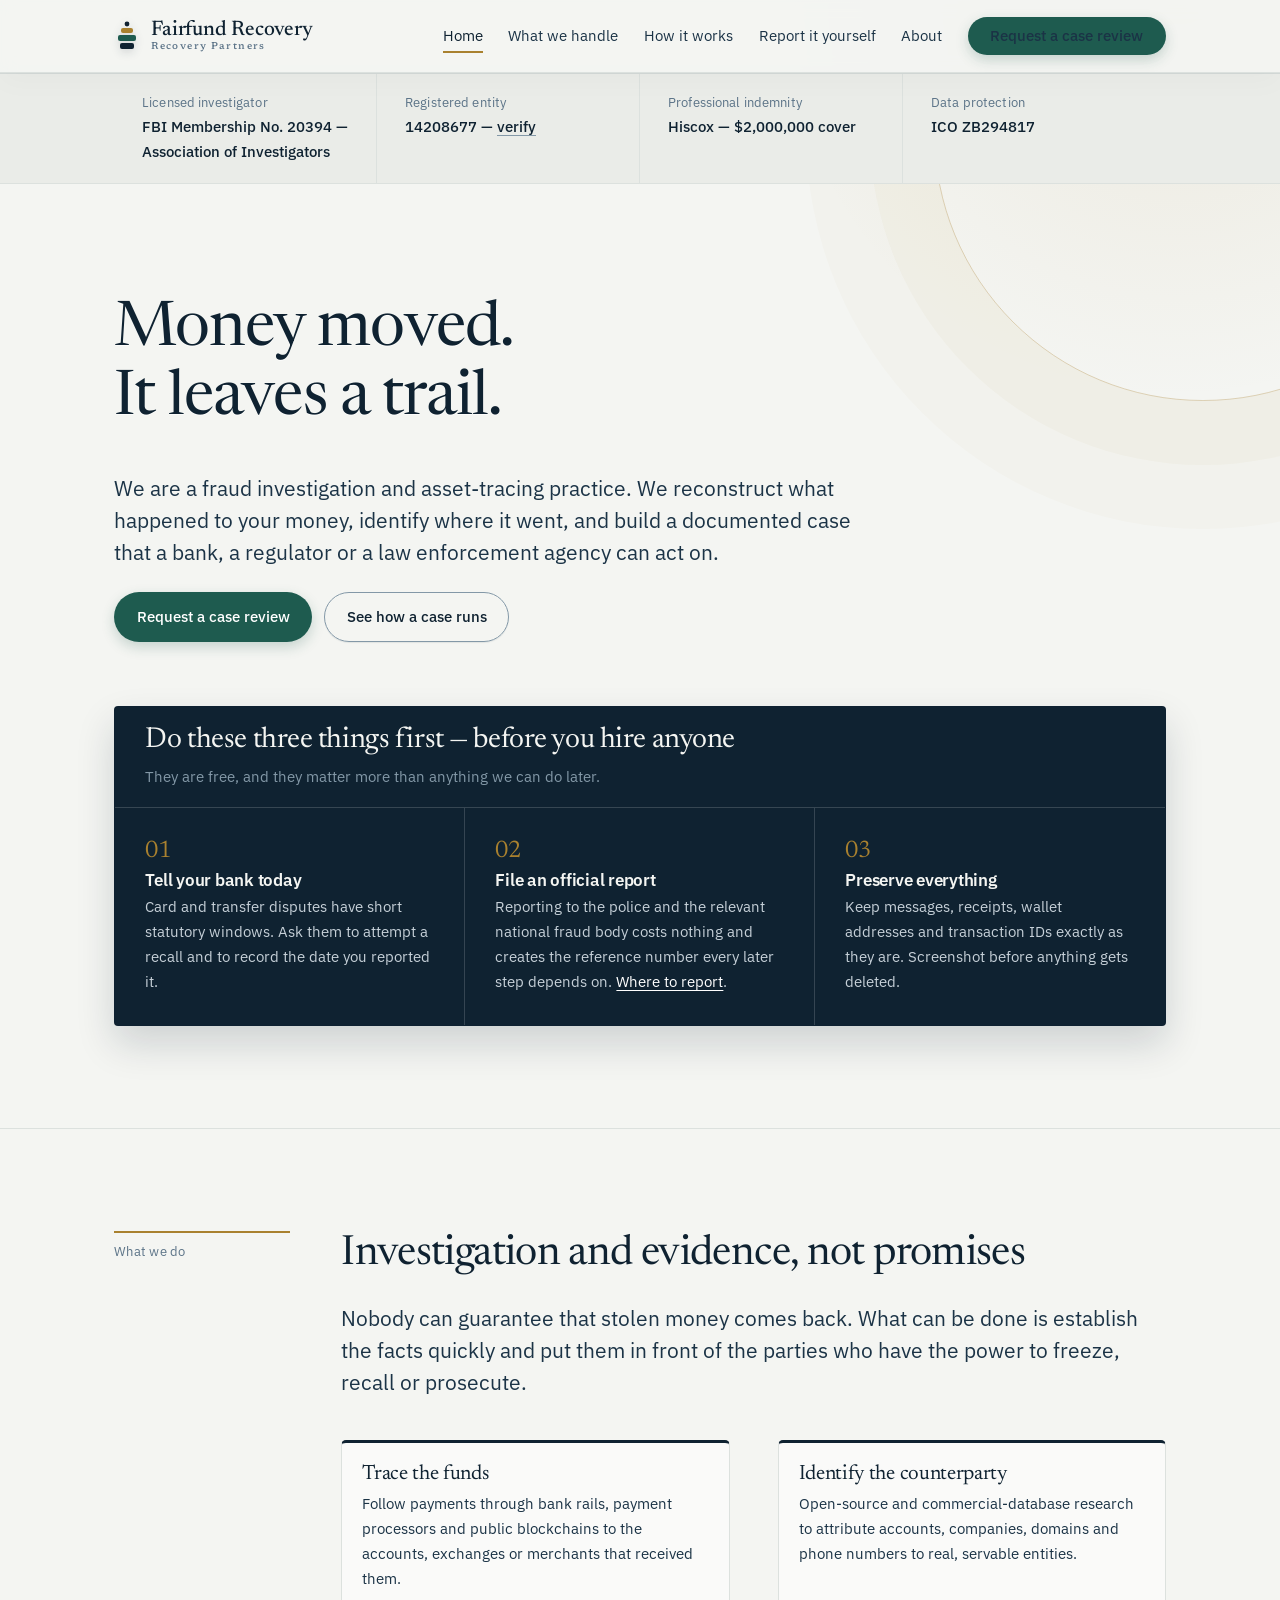
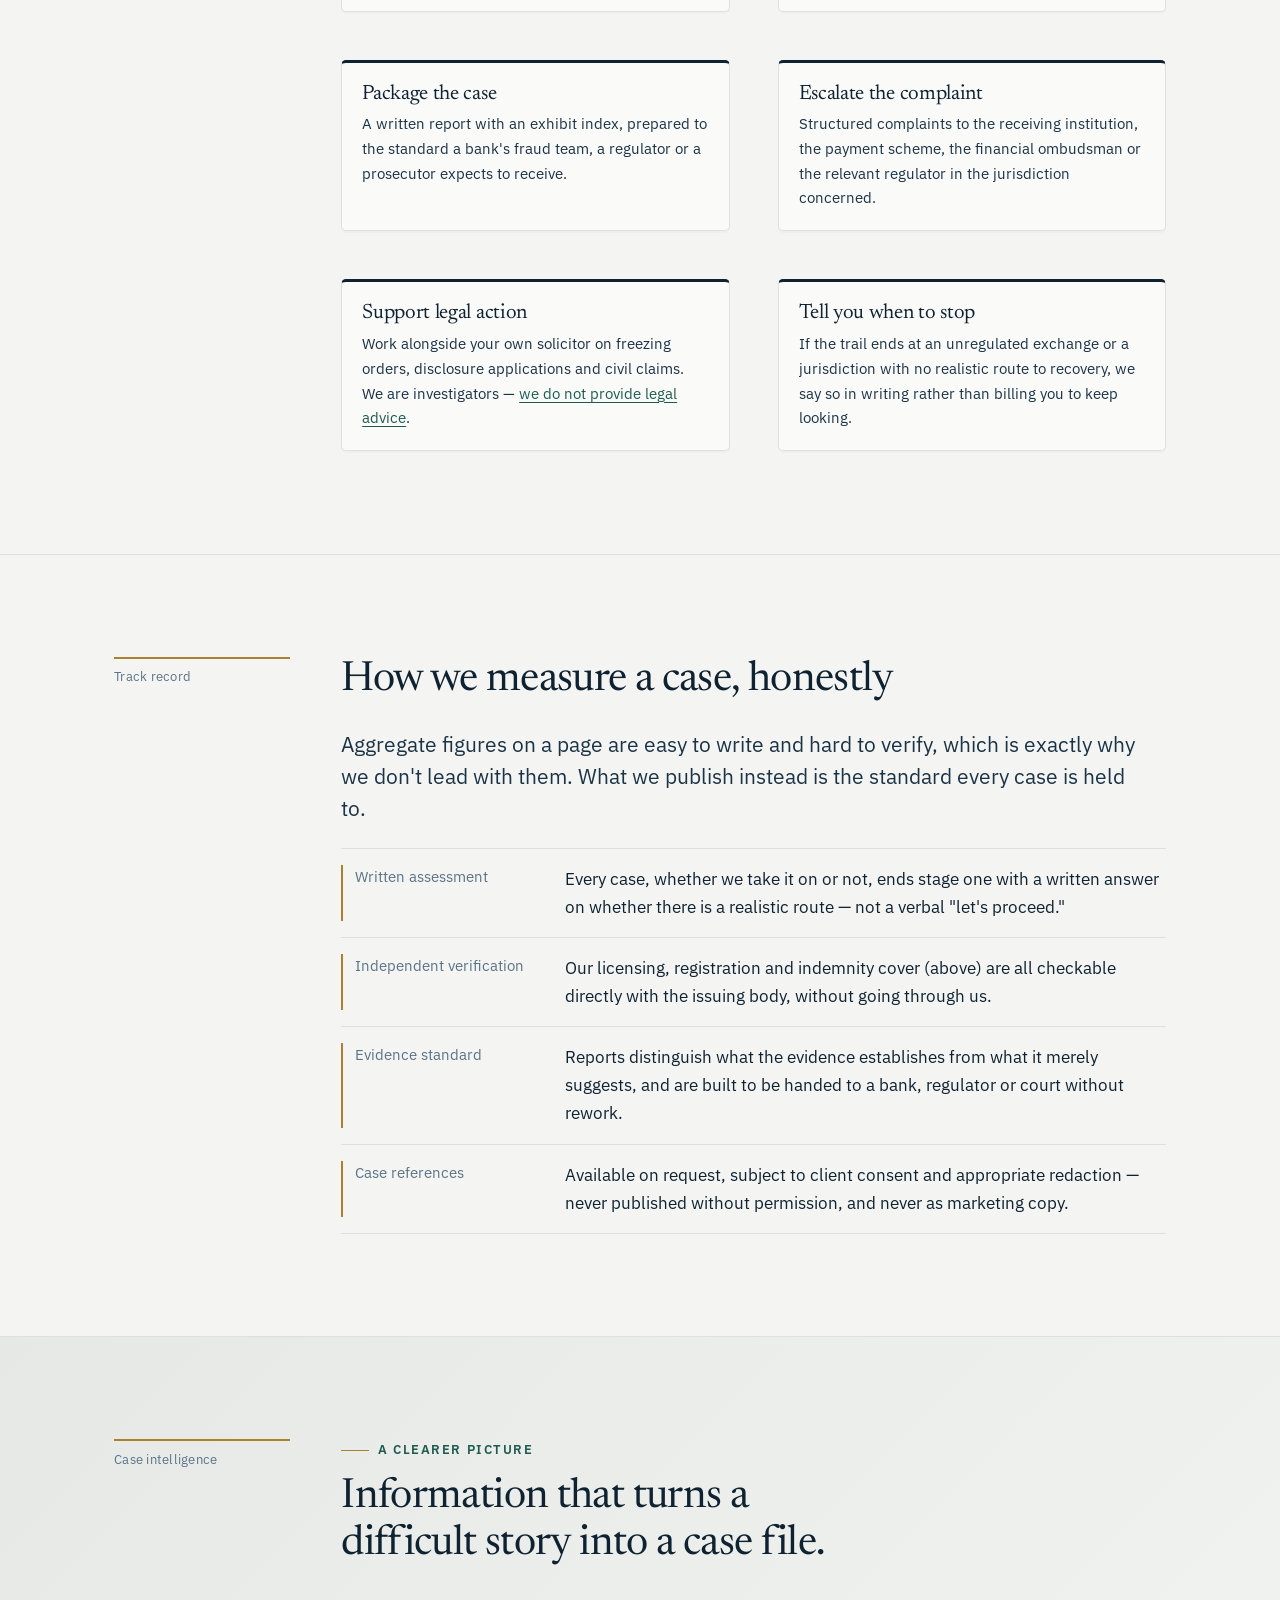
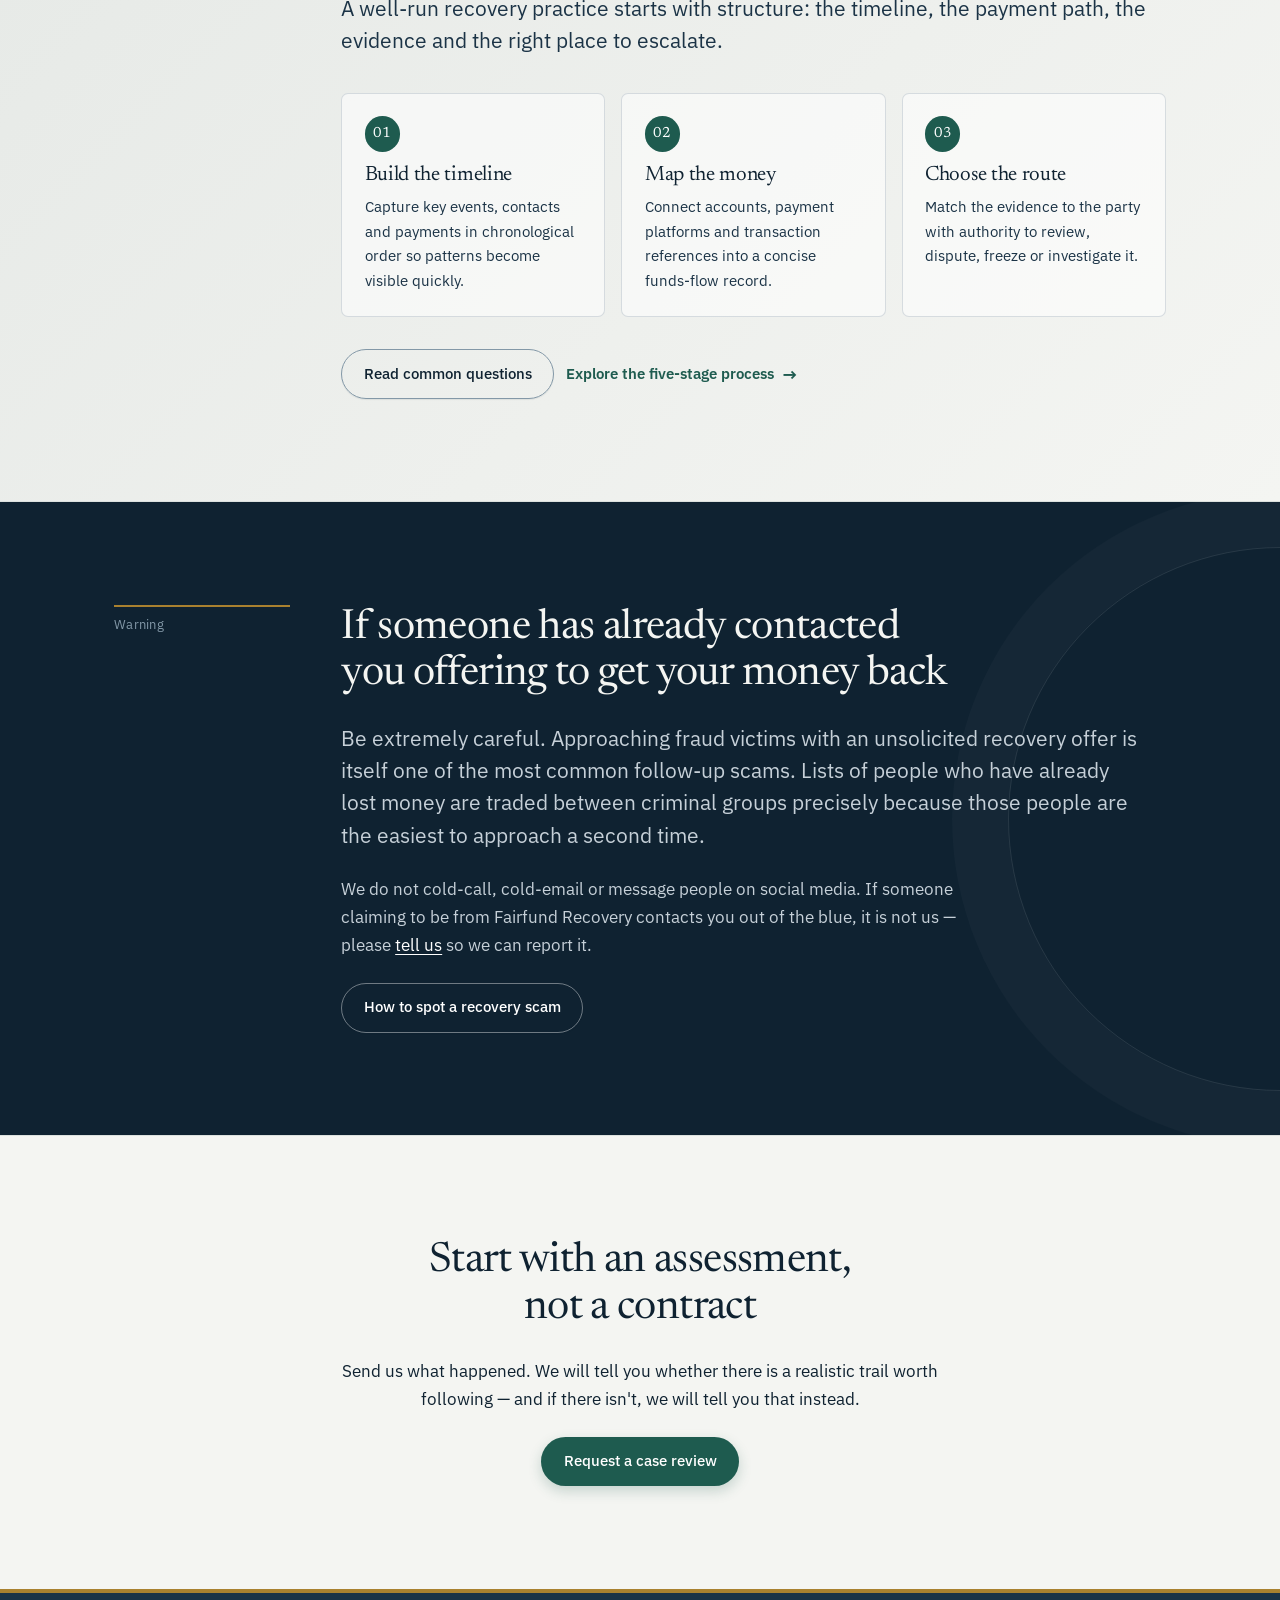
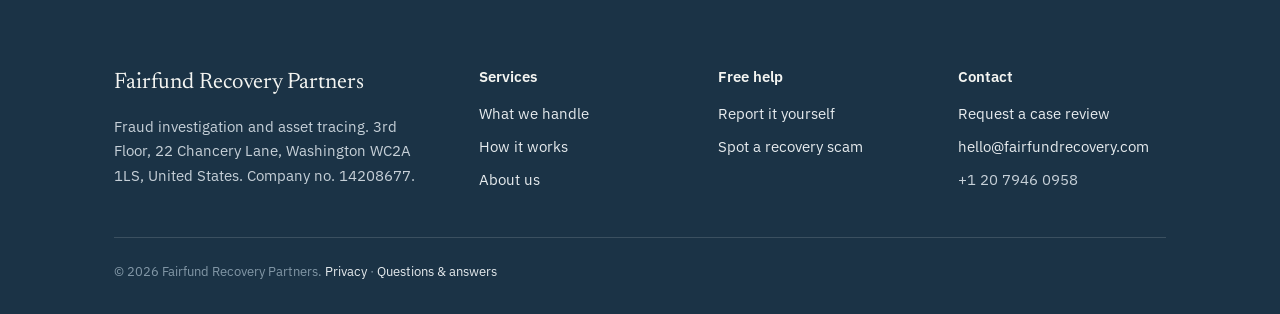
==== commit 4fa69ad7: "gg" ====
--- a/index.html
+++ b/index.html
@@ -233,7 +233,7 @@
     <div class="foot__grid">
       <div>
         <h4>Fairfund Recovery Partners</h4>
-        <p style="max-width:34ch">Fraud investigation and asset tracing. 3rd Floor, 22 Chancery Lane, London WC2A 1LS, United Kingdom. Company no. 14208677.</p>
+        <p style="max-width:34ch">Fraud investigation and asset tracing. 3rd Floor, 22 Chancery Lane, Washington WC2A 1LS, United States. Company no. 14208677.</p>
       </div>
       <div>
         <h4>Services</h4>
@@ -254,13 +254,13 @@
         <h4>Contact</h4>
         <ul>
           <li><a href="contact.html">Request a case review</a></li>
-          <li><a href="mailto:hello@example.com">hello@example.com</a></li>
-          <li>+44 20 7946 0958</li>
+          <li><a href="mailto:hello@fairfundrecovery.com">hello@fairfundrecovery.com</a></li>
+          <li>+1 20 7946 0958</li>
         </ul>
       </div>
     </div>
     <div class="foot__legal">
-      <p>© 2026 Fairfund Recovery Partners — fictional school-project design concept. <a href="privacy.html">Privacy</a> · <a href="faq.html">Questions &amp; answers</a></p>
+      <p>© 2026 Fairfund Recovery Partners. <a href="privacy.html">Privacy</a> · <a href="faq.html">Questions &amp; answers</a></p>
     </div>
   </div>
 </footer>
